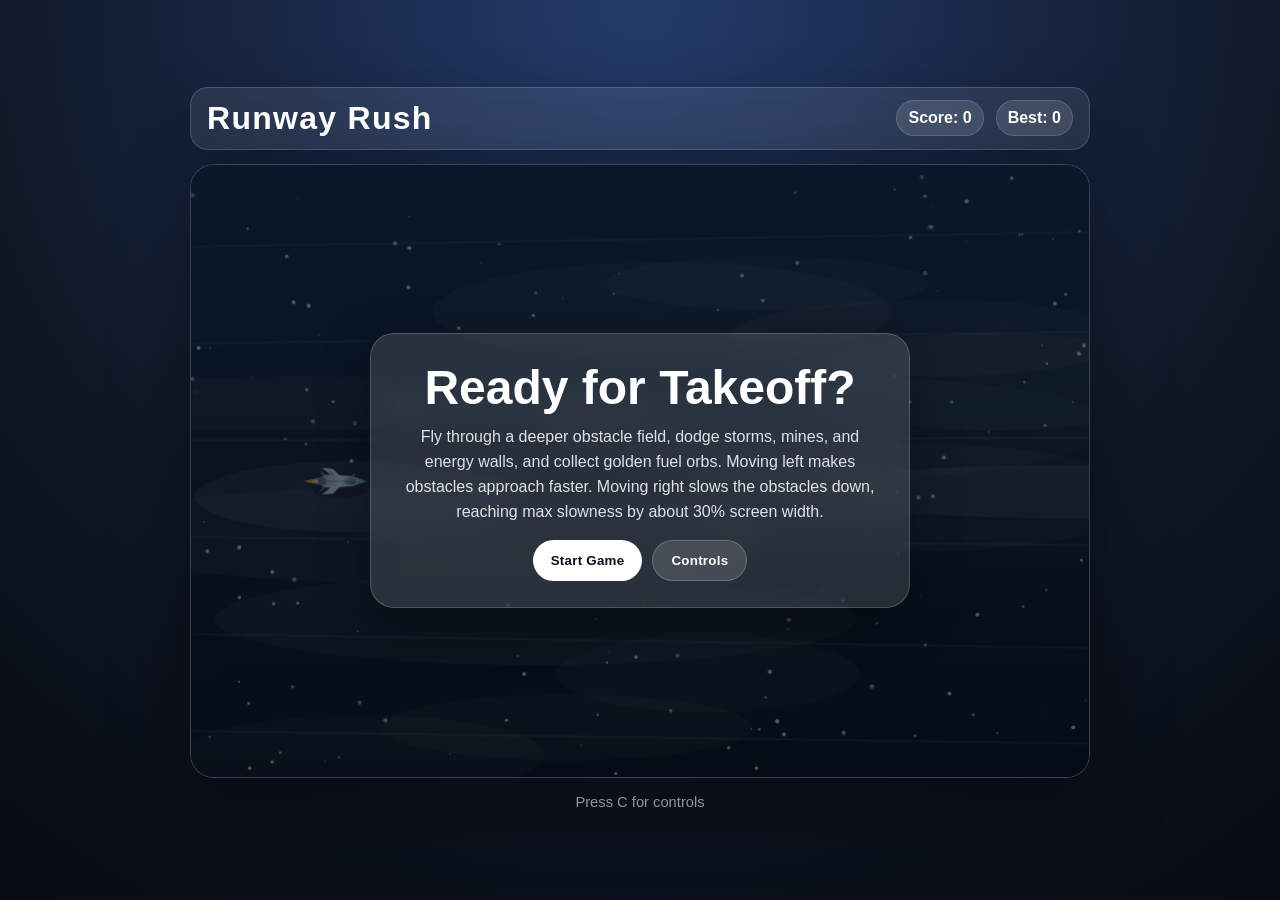
==== index.html @ 5bb52fc9 "Website version 3" ====
<!DOCTYPE html>
<html lang="en">
<head>
  <meta charset="UTF-8" />
  <meta name="viewport" content="width=device-width, initial-scale=1.0" />
  <title>Runway Rush</title>
  <style>
    * {
      box-sizing: border-box;
      margin: 0;
      padding: 0;
    }

    body {
      min-height: 100vh;
      display: flex;
      align-items: center;
      justify-content: center;
      background: radial-gradient(circle at top, #243b6b, #101827 60%, #070b12);
      font-family: Arial, Helvetica, sans-serif;
      color: white;
      overflow: hidden;
    }

    .game-shell {
      width: min(96vw, 900px);
      display: grid;
      gap: 14px;
    }

    body.game-active .game-shell {
      position: fixed;
      inset: 0;
      width: 100vw;
      height: 100vh;
      display: block;
    }

    .top-bar {
      display: flex;
      align-items: center;
      justify-content: space-between;
      gap: 12px;
      padding: 12px 16px;
      border: 1px solid rgba(255, 255, 255, 0.16);
      border-radius: 18px;
      background: rgba(255, 255, 255, 0.08);
      box-shadow: 0 18px 55px rgba(0, 0, 0, 0.28);
      backdrop-filter: blur(10px);
    }

    body.game-active .top-bar {
      position: fixed;
      top: 14px;
      right: 14px;
      z-index: 5;
      padding: 8px 10px;
      background: rgba(0, 0, 0, 0.22);
      border-radius: 999px;
    }

    body.game-active .top-bar h1 {
      display: none;
    }

    h1 {
      font-size: clamp(1.3rem, 3vw, 2rem);
      letter-spacing: 0.04em;
    }

    .stats {
      display: flex;
      gap: 12px;
      flex-wrap: wrap;
      justify-content: flex-end;
      font-weight: 700;
    }

    body.game-active .stats {
      gap: 7px;
    }

    .pill {
      padding: 8px 11px;
      border-radius: 999px;
      background: rgba(255, 255, 255, 0.12);
      border: 1px solid rgba(255, 255, 255, 0.14);
      white-space: nowrap;
    }

    body.game-active .pill {
      padding: 7px 10px;
      font-size: 0.86rem;
      background: rgba(255, 255, 255, 0.10);
    }

    .fuel-pill {
      display: none;
    }

    .canvas-wrap {
      position: relative;
      border-radius: 24px;
      overflow: hidden;
      border: 1px solid rgba(255, 255, 255, 0.18);
      box-shadow: 0 24px 80px rgba(0, 0, 0, 0.42);
      background: #101827;
    }

    body.game-active .canvas-wrap {
      position: fixed;
      inset: 0;
      width: 100vw;
      height: 100vh;
      border: none;
      border-radius: 0;
      box-shadow: none;
    }

    canvas {
      width: 100%;
      height: min(68vh, 620px);
      display: block;
      background: linear-gradient(#142846, #0a1220);
      outline: none;
    }

    body.game-active canvas {
      width: 100vw;
      height: 100vh;
    }

    .overlay {
      position: absolute;
      inset: 0;
      display: grid;
      place-items: center;
      padding: 24px;
      background: rgba(5, 10, 18, 0.62);
      text-align: center;
      z-index: 10;
    }

    .controls-overlay {
      background: rgba(5, 10, 18, 0.34);
      z-index: 12;
    }

    .panel {
      max-width: 540px;
      padding: 26px;
      border-radius: 24px;
      background: rgba(255, 255, 255, 0.12);
      border: 1px solid rgba(255, 255, 255, 0.18);
      box-shadow: 0 18px 50px rgba(0, 0, 0, 0.34);
      backdrop-filter: blur(14px);
    }

    .panel h2 {
      font-size: clamp(1.6rem, 5vw, 3rem);
      margin-bottom: 10px;
    }

    .panel p {
      line-height: 1.55;
      color: rgba(255, 255, 255, 0.86);
      margin-bottom: 16px;
    }

    .controls-list {
      display: grid;
      gap: 9px;
      margin: 18px 0;
      text-align: left;
    }

    .control-row {
      display: flex;
      justify-content: space-between;
      gap: 18px;
      padding: 10px 12px;
      border-radius: 14px;
      background: rgba(255, 255, 255, 0.10);
      border: 1px solid rgba(255, 255, 255, 0.10);
    }

    .key {
      color: #ffd85a;
      font-weight: 900;
      white-space: nowrap;
    }

    .button-row {
      display: flex;
      gap: 10px;
      justify-content: center;
      flex-wrap: wrap;
    }

    button {
      cursor: pointer;
      border: none;
      border-radius: 999px;
      padding: 12px 18px;
      color: #08111f;
      background: white;
      font-weight: 800;
      letter-spacing: 0.02em;
      transition: transform 120ms ease, opacity 120ms ease;
    }

    button:hover {
      transform: translateY(-1px);
    }

    button:active {
      transform: translateY(1px);
      opacity: 0.86;
    }

    .secondary {
      color: white;
      background: rgba(255, 255, 255, 0.14);
      border: 1px solid rgba(255, 255, 255, 0.20);
    }

    .hint {
      font-size: 0.92rem;
      color: rgba(255, 255, 255, 0.7);
      text-align: center;
      line-height: 1.45;
      user-select: none;
    }

    body.game-active .hint {
      position: fixed;
      left: 50%;
      bottom: 12px;
      transform: translateX(-50%);
      z-index: 6;
      padding: 7px 12px;
      border-radius: 999px;
      background: rgba(0, 0, 0, 0.28);
      border: 1px solid rgba(255, 255, 255, 0.12);
      color: rgba(255, 255, 255, 0.72);
      font-size: 0.8rem;
      white-space: nowrap;
      cursor: pointer;
    }

    .hidden {
      display: none;
    }

    @media (max-width: 640px) {
      .top-bar {
        align-items: flex-start;
        flex-direction: column;
      }

      body.game-active .top-bar {
        align-items: center;
        flex-direction: row;
      }

      .stats {
        justify-content: flex-start;
      }

      .control-row {
        display: grid;
        gap: 4px;
      }
    }
  </style>
</head>
<body>
  <main class="game-shell">
    <section class="top-bar">
      <h1>Runway Rush</h1>
      <div class="stats">
        <div class="pill">Score: <span id="score">0</span></div>
        <div class="pill">Best: <span id="best">0</span></div>
        <div class="pill fuel-pill">Fuel: <span id="fuel">100</span>%</div>
      </div>
    </section>

    <section class="canvas-wrap">
      <canvas id="gameCanvas" width="900" height="600" tabindex="0" aria-label="Runway Rush game canvas"></canvas>

      <div id="startOverlay" class="overlay">
        <div class="panel">
          <h2>Ready for Takeoff?</h2>
          <p>
            Fly through a deeper obstacle field, dodge storms, mines, and energy walls, and collect golden fuel orbs.
            Moving left makes obstacles approach faster. Moving right slows the obstacles down, reaching max slowness by about 30% screen width.
          </p>
          <div class="button-row">
            <button id="startBtn">Start Game</button>
            <button id="howBtn" class="secondary">Controls</button>
          </div>
        </div>
      </div>

      <div id="gameOverOverlay" class="overlay hidden">
        <div class="panel">
          <h2>Mission Ended</h2>
          <p id="finalText">Final score: 0</p>
          <div class="button-row">
            <button id="restartBtn">Restart</button>
          </div>
        </div>
      </div>

      <div id="controlsOverlay" class="overlay controls-overlay hidden">
        <div class="panel">
          <h2>Controls</h2>
          <p>Move left to make obstacles approach faster. Move right to slow the obstacles down by about 30% screen width.</p>
          <div class="controls-list">
            <div class="control-row"><span class="key">Arrow Keys / WASD</span><span>Fly the aircraft. A / Left moves twice as fast.</span></div>
            <div class="control-row"><span class="key">Move Left</span><span>Make obstacles move faster</span></div>
            <div class="control-row"><span class="key">Move Right</span><span>Reach slowest obstacle speed by about 30% screen width</span></div>
            <div class="control-row"><span class="key">Space</span><span>Start or restart</span></div>
            <div class="control-row"><span class="key">P</span><span>Pause or resume</span></div>
            <div class="control-row"><span class="key">C</span><span>Open or close this controls panel</span></div>
          </div>
          <div class="button-row">
            <button id="closeControlsBtn">Back to Game</button>
          </div>
        </div>
      </div>
    </section>

    <p id="controlHint" class="hint">Press C for controls</p>
  </main>

  <script>
    const canvas = document.getElementById('gameCanvas');
    const ctx = canvas.getContext('2d');

    const scoreEl = document.getElementById('score');
    const bestEl = document.getElementById('best');
    const fuelEl = document.getElementById('fuel');
    const startOverlay = document.getElementById('startOverlay');
    const gameOverOverlay = document.getElementById('gameOverOverlay');
    const controlsOverlay = document.getElementById('controlsOverlay');
    const finalText = document.getElementById('finalText');
    const startBtn = document.getElementById('startBtn');
    const restartBtn = document.getElementById('restartBtn');
    const howBtn = document.getElementById('howBtn');
    const closeControlsBtn = document.getElementById('closeControlsBtn');
    const controlHint = document.getElementById('controlHint');

    const keys = new Set();
    let animationId = null;
    let gameState = 'menu';
    let lastTime = 0;
    let spawnTimer = 0;
    let fuelTimer = 0;
    let score = 0;
    let best = Number(localStorage.getItem('runwayRushBest') || 0);
    let speedScale = 1;
    let worldSpeed = 1;
    let gameplaySpeed = 1;
    let throttleAmount = 0;
    let controlsPausedGame = false;
    let particles = [];
    let hazards = [];
    let fuelOrbs = [];
    let clouds = [];

    bestEl.textContent = best;

    const player = {
      x: 130,
      y: 300,
      w: 42,
      h: 20,
      speed: 430,
      fuel: 100,
      invincibleTimer: 0
    };

    let stars = [];

    function randomBetween(min, max) {
      return min + Math.random() * (max - min);
    }

    function clamp(value, min, max) {
      return Math.max(min, Math.min(max, value));
    }

    function getForwardLimit() {
      return canvas.width - 16;
    }

    function buildStars() {
      stars = Array.from({ length: 190 }, () => ({
        x: Math.random() * canvas.width,
        y: Math.random() * canvas.height,
        r: Math.random() * 1.8 + 0.4,
        s: Math.random() * 42 + 18
      }));

      clouds = Array.from({ length: 14 }, () => ({
        x: Math.random() * canvas.width,
        y: Math.random() * canvas.height,
        w: randomBetween(140, 360),
        h: randomBetween(22, 58),
        s: randomBetween(18, 54),
        a: randomBetween(0.035, 0.085)
      }));
    }

    function resizeCanvas() {
      if (document.body.classList.contains('game-active')) {
        canvas.width = window.innerWidth;
        canvas.height = window.innerHeight;
      } else {
        canvas.width = 900;
        canvas.height = 600;
      }
      buildStars();
      const forwardLimit = getForwardLimit();
      player.x = clamp(player.x, 16, forwardLimit - player.w);
      player.y = clamp(player.y, 24, canvas.height - player.h - 48);
    }

    function openControls() {
      if (!controlsOverlay.classList.contains('hidden')) return;
      controlsOverlay.classList.remove('hidden');
      controlsPausedGame = gameState === 'playing';
      if (controlsPausedGame) {
        gameState = 'paused';
      }
    }

    function closeControls() {
      if (controlsOverlay.classList.contains('hidden')) return;
      controlsOverlay.classList.add('hidden');
      if (controlsPausedGame && gameState === 'paused') {
        gameState = 'playing';
        lastTime = performance.now();
        cancelAnimationFrame(animationId);
        animationId = requestAnimationFrame(loop);
      }
      controlsPausedGame = false;
      canvas.focus();
    }

    function toggleControls() {
      if (controlsOverlay.classList.contains('hidden')) {
        openControls();
      } else {
        closeControls();
      }
    }

    function resetGame() {
      document.body.classList.add('game-active');
      resizeCanvas();
      player.x = Math.max(80, canvas.width * 0.14);
      player.y = canvas.height / 2;
      player.fuel = 100;
      player.invincibleTimer = 1.6;
      hazards = [];
      fuelOrbs = [];
      particles = [];
      spawnTimer = 0.15;
      fuelTimer = 1.1;
      score = 0;
      speedScale = 1;
      worldSpeed = 1;
      gameplaySpeed = 1;
      throttleAmount = 0;
      controlsPausedGame = false;
      controlsOverlay.classList.add('hidden');
      seedOpeningField();
      updateHud();
    }

    function startGame() {
      resetGame();
      gameState = 'playing';
      startOverlay.classList.add('hidden');
      gameOverOverlay.classList.add('hidden');
      lastTime = performance.now();
      canvas.focus();
      cancelAnimationFrame(animationId);
      animationId = requestAnimationFrame(loop);
    }

    function endGame() {
      gameState = 'gameover';
      best = Math.max(best, Math.floor(score));
      localStorage.setItem('runwayRushBest', best);
      bestEl.textContent = best;
      finalText.textContent = `Final score: ${Math.floor(score)}. Best score: ${best}.`;
      gameOverOverlay.classList.remove('hidden');
    }

    function togglePause() {
      if (!controlsOverlay.classList.contains('hidden')) return;

      if (gameState === 'playing') {
        gameState = 'paused';
      } else if (gameState === 'paused') {
        gameState = 'playing';
        lastTime = performance.now();
        animationId = requestAnimationFrame(loop);
      }
    }

    function updateHud() {
      scoreEl.textContent = Math.floor(score);
      fuelEl.textContent = Math.max(0, Math.ceil(player.fuel));
    }

    function makeStorm(x, y, r, speedMult = 1) {
      return {
        type: 'storm',
        x,
        y,
        r,
        speed: randomBetween(145, 250) * speedMult,
        drift: randomBetween(-70, 70),
        spin: Math.random() * Math.PI * 2
      };
    }

    function makeMine(x, y, r = 18, speedMult = 1) {
      return {
        type: 'mine',
        x,
        y,
        r,
        speed: randomBetween(160, 275) * speedMult,
        drift: randomBetween(-28, 28),
        spin: Math.random() * Math.PI * 2
      };
    }

    function makeBarrier(x, y, w, h, speedMult = 1) {
      return {
        type: 'barrier',
        x,
        y,
        w,
        h,
        speed: randomBetween(155, 245) * speedMult,
        pulse: Math.random() * Math.PI * 2
      };
    }

    function seedOpeningField() {
      for (let i = 0; i < 5; i++) {
        const x = canvas.width * randomBetween(0.68, 1.24) + i * 110;
        const y = randomBetween(70, canvas.height - 90);
        hazards.push(Math.random() > 0.45 ? makeStorm(x, y, randomBetween(28, 54), 0.86) : makeMine(x, y, randomBetween(14, 22), 0.86));
      }
    }

    function spawnObstaclePattern() {
      const pattern = Math.random();
      const baseX = canvas.width + randomBetween(40, 230);

      if (pattern < 0.28) {
        hazards.push(makeStorm(baseX, randomBetween(60, canvas.height - 70), randomBetween(32, 66)));
      } else if (pattern < 0.52) {
        const centerY = randomBetween(100, canvas.height - 100);
        const count = Math.floor(randomBetween(3, 6));
        for (let i = 0; i < count; i++) {
          hazards.push(makeStorm(
            baseX + i * randomBetween(58, 88),
            clamp(centerY + randomBetween(-105, 105), 50, canvas.height - 62),
            randomBetween(22, 42),
            0.95
          ));
        }
      } else if (pattern < 0.73) {
        const gap = randomBetween(145, 210);
        const gapY = randomBetween(gap / 2 + 45, canvas.height - gap / 2 - 55);
        const wallW = randomBetween(34, 52);
        hazards.push(makeBarrier(baseX, 0, wallW, Math.max(0, gapY - gap / 2), 0.94));
        hazards.push(makeBarrier(baseX, gapY + gap / 2, wallW, Math.max(0, canvas.height - gapY - gap / 2), 0.94));
      } else if (pattern < 0.90) {
        const startY = randomBetween(90, canvas.height - 170);
        const slope = Math.random() > 0.5 ? 1 : -1;
        for (let i = 0; i < 5; i++) {
          hazards.push(makeMine(
            baseX + i * 78,
            clamp(startY + slope * i * 48 + randomBetween(-18, 18), 44, canvas.height - 56),
            randomBetween(13, 19),
            1.05
          ));
        }
      } else {
        const topLane = randomBetween(80, canvas.height * 0.38);
        const bottomLane = randomBetween(canvas.height * 0.62, canvas.height - 80);
        hazards.push(makeStorm(baseX, topLane, randomBetween(30, 50), 1.05));
        hazards.push(makeMine(baseX + 120, canvas.height / 2 + randomBetween(-50, 50), randomBetween(15, 22), 1.12));
        hazards.push(makeStorm(baseX + 260, bottomLane, randomBetween(30, 50), 1.05));
      }
    }

    function spawnFuelOrb() {
      fuelOrbs.push({
        x: canvas.width + randomBetween(40, 210),
        y: randomBetween(54, canvas.height - 80),
        r: 16,
        speed: randomBetween(170, 250),
        pulse: Math.random() * Math.PI * 2
      });
    }

    function circleRectCollision(circle, rect) {
      const nearestX = Math.max(rect.x, Math.min(circle.x, rect.x + rect.w));
      const nearestY = Math.max(rect.y, Math.min(circle.y, rect.y + rect.h));
      const dx = circle.x - nearestX;
      const dy = circle.y - nearestY;
      return dx * dx + dy * dy < circle.r * circle.r;
    }

    function rectRectCollision(a, b) {
      return a.x < b.x + b.w &&
        a.x + a.w > b.x &&
        a.y < b.y + b.h &&
        a.y + a.h > b.y;
    }

    function hazardHitsPlayer(hazard) {
      if (hazard.type === 'barrier') {
        return rectRectCollision(player, hazard);
      }
      return circleRectCollision(hazard, player);
    }

    function addBurst(x, y, count, type) {
      for (let i = 0; i < count; i++) {
        particles.push({
          x,
          y,
          vx: randomBetween(-130, 130),
          vy: randomBetween(-130, 130),
          life: randomBetween(0.25, 0.80),
          maxLife: 0.8,
          type
        });
      }
    }

    function update(dt) {
      const forwardLimit = getForwardLimit();

      speedScale += dt * 0.028;
      const playerCenterX = player.x + player.w / 2;
      const slowestX = canvas.width * 0.30;
      throttleAmount = 1 - clamp((playerCenterX - 16) / Math.max(1, slowestX - 16), 0, 1);
      worldSpeed = speedScale * (0.85 + throttleAmount * 1.55);
      gameplaySpeed = speedScale * (0.70 + throttleAmount * 2.85);

      score += dt * 18 * gameplaySpeed;
      player.fuel -= dt * 2.1;
      player.invincibleTimer = Math.max(0, player.invincibleTimer - dt);

      const moveX = (keys.has('arrowright') || keys.has('d') ? 1 : 0) - (keys.has('arrowleft') || keys.has('a') ? 1 : 0);
      const moveY = (keys.has('arrowdown') || keys.has('s') ? 1 : 0) - (keys.has('arrowup') || keys.has('w') ? 1 : 0);
      const mag = Math.hypot(moveX, moveY) || 1;

      const horizontalSpeed = moveX < 0 ? player.speed * 2 : player.speed;
      player.x += (moveX / mag) * horizontalSpeed * dt;
      player.y += (moveY / mag) * player.speed * dt;
      player.x = clamp(player.x, 16, forwardLimit - player.w);
      player.y = clamp(player.y, 24, canvas.height - player.h - 48);

      spawnTimer -= dt;
      if (spawnTimer <= 0) {
        spawnObstaclePattern();
        spawnTimer = Math.max(0.55, 1.35 - gameplaySpeed * 0.085);
      }

      fuelTimer -= dt;
      if (fuelTimer <= 0) {
        spawnFuelOrb();
        fuelTimer = Math.max(1.7, 3.9 - speedScale * 0.07);
      }

      stars.forEach(star => {
        star.x -= star.s * worldSpeed * dt;
        if (star.x < -5) {
          star.x = canvas.width + 5;
          star.y = Math.random() * canvas.height;
        }
      });

      clouds.forEach(cloud => {
        cloud.x -= cloud.s * worldSpeed * dt;
        if (cloud.x < -cloud.w - 30) {
          cloud.x = canvas.width + randomBetween(40, 260);
          cloud.y = Math.random() * canvas.height;
        }
      });

      hazards.forEach(hazard => {
        hazard.x -= hazard.speed * gameplaySpeed * dt;
        if (hazard.type === 'barrier') {
          hazard.pulse += dt * 5;
        } else {
          hazard.y += Math.sin(performance.now() / 500 + hazard.spin) * hazard.drift * dt;
          hazard.spin += dt * 2.4;
        }
      });

      fuelOrbs.forEach(orb => {
        orb.x -= orb.speed * gameplaySpeed * dt;
        orb.pulse += dt * 6;
      });

      particles.forEach(particle => {
        particle.x += particle.vx * dt;
        particle.y += particle.vy * dt;
        particle.life -= dt;
      });

      hazards = hazards.filter(hazard => {
        if (hazard.type === 'barrier') return hazard.x > -hazard.w - 20;
        return hazard.x > -hazard.r * 2;
      });
      particles = particles.filter(particle => particle.life > 0);

      fuelOrbs = fuelOrbs.filter(orb => {
        if (circleRectCollision(orb, player)) {
          player.fuel = Math.min(100, player.fuel + 22);
          score += 80;
          addBurst(orb.x, orb.y, 18, 'fuel');
          return false;
        }
        return orb.x > -40;
      });

      for (const hazard of hazards) {
        if (hazardHitsPlayer(hazard)) {
          if (player.invincibleTimer <= 0) {
            addBurst(player.x + player.w / 2, player.y + player.h / 2, 38, 'hit');
            endGame();
          }
          break;
        }
      }

      if (player.fuel <= 0 && gameState === 'playing') {
        endGame();
      }

      updateHud();
    }

    function drawBackground() {
      const gradient = ctx.createLinearGradient(0, 0, 0, canvas.height);
      gradient.addColorStop(0, '#163155');
      gradient.addColorStop(1, '#08111f');
      ctx.fillStyle = gradient;
      ctx.fillRect(0, 0, canvas.width, canvas.height);

      clouds.forEach(cloud => {
        ctx.fillStyle = `rgba(255,255,255,${cloud.a})`;
        ctx.beginPath();
        ctx.ellipse(cloud.x, cloud.y, cloud.w, cloud.h, 0, 0, Math.PI * 2);
        ctx.fill();
      });

      ctx.fillStyle = 'rgba(255,255,255,0.85)';
      stars.forEach(star => {
        ctx.globalAlpha = 0.35 + star.r / 3;
        ctx.beginPath();
        ctx.arc(star.x, star.y, star.r, 0, Math.PI * 2);
        ctx.fill();
      });
      ctx.globalAlpha = 1;

      ctx.strokeStyle = 'rgba(255,255,255,0.08)';
      ctx.lineWidth = 2;
      for (let y = 80; y < canvas.height; y += 95) {
        ctx.beginPath();
        ctx.moveTo(0, y);
        ctx.lineTo(canvas.width, y + Math.sin(y) * 14);
        ctx.stroke();
      }
    }

    function drawJet() {
      const x = player.x;
      const y = player.y;
      const blink = player.invincibleTimer > 0 && Math.floor(player.invincibleTimer * 12) % 2 === 0;

      if (blink) ctx.globalAlpha = 0.45;

      const cx = x + player.w / 2;
      const cy = y + player.h / 2;
      const flameLen = 12 + Math.random() * (8 + throttleAmount * 12);
      const flameColor = throttleAmount > 0.72 ? '#ffe08a' : '#ff9b42';

      ctx.save();
      ctx.translate(cx, cy);
      ctx.scale(0.82, 0.82);

      ctx.fillStyle = 'rgba(0, 0, 0, 0.24)';
      ctx.beginPath();
      ctx.ellipse(-3, 12, 31, 7, 0, 0, Math.PI * 2);
      ctx.fill();

      ctx.fillStyle = flameColor;
      ctx.beginPath();
      ctx.moveTo(-29, -4);
      ctx.lineTo(-29 - flameLen, 0);
      ctx.lineTo(-29, 4);
      ctx.closePath();
      ctx.fill();

      ctx.fillStyle = 'rgba(255, 255, 255, 0.75)';
      ctx.beginPath();
      ctx.moveTo(-29, -2);
      ctx.lineTo(-29 - flameLen * 0.45, 0);
      ctx.lineTo(-29, 2);
      ctx.closePath();
      ctx.fill();

      ctx.fillStyle = '#d7e6fb';
      ctx.beginPath();
      ctx.moveTo(3, -2);
      ctx.lineTo(-11, -15);
      ctx.lineTo(-24, -16);
      ctx.lineTo(-9, -4);
      ctx.closePath();
      ctx.fill();

      ctx.beginPath();
      ctx.moveTo(3, 2);
      ctx.lineTo(-11, 15);
      ctx.lineTo(-24, 16);
      ctx.lineTo(-9, 4);
      ctx.closePath();
      ctx.fill();

      ctx.fillStyle = '#9eb9db';
      ctx.beginPath();
      ctx.moveTo(-16, -4);
      ctx.lineTo(-28, -13);
      ctx.lineTo(-19, -3);
      ctx.closePath();
      ctx.fill();

      ctx.beginPath();
      ctx.moveTo(-16, 4);
      ctx.lineTo(-28, 13);
      ctx.lineTo(-19, 3);
      ctx.closePath();
      ctx.fill();

      ctx.fillStyle = '#89a8cf';
      ctx.beginPath();
      ctx.moveTo(-10, -2);
      ctx.lineTo(-17, -15);
      ctx.lineTo(-5, -4);
      ctx.closePath();
      ctx.fill();

      const fuselageGrad = ctx.createLinearGradient(-29, 0, 31, 0);
      fuselageGrad.addColorStop(0, '#90a9c9');
      fuselageGrad.addColorStop(0.45, '#edf5ff');
      fuselageGrad.addColorStop(1, '#6d9bd0');
      ctx.fillStyle = fuselageGrad;
      ctx.beginPath();
      ctx.moveTo(32, 0);
      ctx.lineTo(13, -6);
      ctx.lineTo(-18, -8);
      ctx.lineTo(-29, -3);
      ctx.lineTo(-29, 3);
      ctx.lineTo(-18, 8);
      ctx.lineTo(13, 6);
      ctx.closePath();
      ctx.fill();

      const canopyGrad = ctx.createLinearGradient(1, -5, 16, 4);
      canopyGrad.addColorStop(0, '#bdf0ff');
      canopyGrad.addColorStop(1, '#2e6fa8');
      ctx.fillStyle = canopyGrad;
      ctx.beginPath();
      ctx.ellipse(10, 0, 7.4, 4.4, 0, 0, Math.PI * 2);
      ctx.fill();

      ctx.strokeStyle = 'rgba(255, 255, 255, 0.62)';
      ctx.lineWidth = 1.2;
      ctx.beginPath();
      ctx.moveTo(5, -1.4);
      ctx.lineTo(26, -0.2);
      ctx.stroke();

      ctx.strokeStyle = 'rgba(30, 62, 100, 0.46)';
      ctx.lineWidth = 1;
      ctx.beginPath();
      ctx.moveTo(-20, 0);
      ctx.lineTo(19, 0);
      ctx.stroke();

      ctx.fillStyle = '#5e7fa7';
      ctx.beginPath();
      ctx.roundRect(-28, -4, 9, 8, 3);
      ctx.fill();

      ctx.strokeStyle = 'rgba(255, 255, 255, 0.45)';
      ctx.lineWidth = 1;
      ctx.beginPath();
      ctx.moveTo(-10, -11);
      ctx.lineTo(-3, -4);
      ctx.moveTo(-10, 11);
      ctx.lineTo(-3, 4);
      ctx.stroke();

      ctx.restore();
      ctx.globalAlpha = 1;
    }

    function drawFuelLabel() {
      if (gameState !== 'playing' && gameState !== 'paused') return;
      const label = `${Math.max(0, Math.ceil(player.fuel))}%`;
      const x = player.x + player.w / 2;
      const y = player.y + player.h + 14;

      ctx.save();
      ctx.font = 'bold 13px Arial';
      ctx.textAlign = 'center';
      ctx.textBaseline = 'middle';
      const width = ctx.measureText(label).width + 14;

      ctx.fillStyle = 'rgba(0, 0, 0, 0.44)';
      ctx.beginPath();
      ctx.roundRect(x - width / 2, y - 10, width, 20, 10);
      ctx.fill();

      ctx.fillStyle = '#ffd85a';
      ctx.fillText(label, x, y + 1);
      ctx.restore();
    }

    function drawStorm(hazard) {
      const gradient = ctx.createRadialGradient(hazard.x - 10, hazard.y - 10, 4, hazard.x, hazard.y, hazard.r);
      gradient.addColorStop(0, '#ffb0b0');
      gradient.addColorStop(0.52, '#d92742');
      gradient.addColorStop(1, '#7d1028');
      ctx.fillStyle = gradient;
      ctx.beginPath();
      ctx.arc(hazard.x, hazard.y, hazard.r, 0, Math.PI * 2);
      ctx.fill();

      ctx.strokeStyle = 'rgba(255,255,255,0.35)';
      ctx.lineWidth = 3;
      ctx.beginPath();
      ctx.arc(hazard.x, hazard.y, hazard.r * 0.62, hazard.spin, hazard.spin + Math.PI * 1.4);
      ctx.stroke();
    }

    function drawMine(hazard) {
      ctx.save();
      ctx.translate(hazard.x, hazard.y);
      ctx.rotate(hazard.spin);
      ctx.fillStyle = '#ff4d6d';
      ctx.strokeStyle = 'rgba(255,255,255,0.42)';
      ctx.lineWidth = 2;
      ctx.beginPath();
      ctx.moveTo(0, -hazard.r * 1.35);
      ctx.lineTo(hazard.r * 1.35, 0);
      ctx.lineTo(0, hazard.r * 1.35);
      ctx.lineTo(-hazard.r * 1.35, 0);
      ctx.closePath();
      ctx.fill();
      ctx.stroke();

      ctx.fillStyle = 'rgba(255,255,255,0.50)';
      ctx.beginPath();
      ctx.arc(0, 0, hazard.r * 0.28, 0, Math.PI * 2);
      ctx.fill();
      ctx.restore();
    }

    function drawBarrier(hazard) {
      const glow = 0.38 + Math.sin(hazard.pulse) * 0.12;
      const gradient = ctx.createLinearGradient(hazard.x, hazard.y, hazard.x + hazard.w, hazard.y);
      gradient.addColorStop(0, `rgba(255, 70, 100, ${glow})`);
      gradient.addColorStop(0.5, 'rgba(255, 216, 90, 0.80)');
      gradient.addColorStop(1, `rgba(255, 70, 100, ${glow})`);
      ctx.fillStyle = gradient;
      ctx.fillRect(hazard.x, hazard.y, hazard.w, hazard.h);

      ctx.strokeStyle = 'rgba(255, 255, 255, 0.28)';
      ctx.lineWidth = 2;
      ctx.strokeRect(hazard.x, hazard.y, hazard.w, hazard.h);

      ctx.strokeStyle = 'rgba(255, 255, 255, 0.50)';
      ctx.beginPath();
      for (let yy = hazard.y + 18; yy < hazard.y + hazard.h; yy += 36) {
        ctx.moveTo(hazard.x + hazard.w * 0.25, yy);
        ctx.lineTo(hazard.x + hazard.w * 0.75, yy + 14);
      }
      ctx.stroke();
    }

    function drawHazard(hazard) {
      if (hazard.type === 'barrier') drawBarrier(hazard);
      else if (hazard.type === 'mine') drawMine(hazard);
      else drawStorm(hazard);
    }

    function drawFuelOrb(orb) {
      const glow = 1 + Math.sin(orb.pulse) * 0.12;
      ctx.save();
      ctx.translate(orb.x, orb.y);
      ctx.fillStyle = 'rgba(255, 218, 90, 0.22)';
      ctx.beginPath();
      ctx.arc(0, 0, orb.r * 2.1 * glow, 0, Math.PI * 2);
      ctx.fill();

      ctx.fillStyle = '#ffd85a';
      ctx.beginPath();
      ctx.arc(0, 0, orb.r * glow, 0, Math.PI * 2);
      ctx.fill();

      ctx.fillStyle = '#6b4600';
      ctx.font = 'bold 15px Arial';
      ctx.textAlign = 'center';
      ctx.textBaseline = 'middle';
      ctx.fillText('F', 0, 1);
      ctx.restore();
    }

    function drawParticles() {
      particles.forEach(particle => {
        const alpha = Math.max(0, particle.life / particle.maxLife);
        ctx.globalAlpha = alpha;
        ctx.fillStyle = particle.type === 'fuel' ? '#ffd85a' : '#ff6b6b';
        ctx.beginPath();
        ctx.arc(particle.x, particle.y, 3 + alpha * 3, 0, Math.PI * 2);
        ctx.fill();
      });
      ctx.globalAlpha = 1;
    }

    function drawSpeedMeter() {
      if (gameState !== 'playing' && gameState !== 'paused') return;
      const meterW = 138;
      const meterH = 10;
      const x = player.x + player.w / 2 - meterW / 2;
      const y = player.y + player.h + 28;

      ctx.save();
      ctx.fillStyle = 'rgba(0, 0, 0, 0.46)';
      ctx.beginPath();
      ctx.roundRect(x - 8, y - 5, meterW + 16, 20, 10);
      ctx.fill();

      ctx.fillStyle = 'rgba(255, 255, 255, 0.18)';
      ctx.beginPath();
      ctx.roundRect(x, y, meterW, meterH, 999);
      ctx.fill();

      ctx.fillStyle = throttleAmount > 0.72 ? 'rgba(255, 216, 90, 0.95)' : 'rgba(169, 215, 255, 0.88)';
      ctx.beginPath();
      ctx.roundRect(x, y, meterW * throttleAmount, meterH, 999);
      ctx.fill();
      ctx.restore();
    }

    function drawPaused() {
      if (gameState !== 'paused' || !controlsOverlay.classList.contains('hidden')) return;
      ctx.fillStyle = 'rgba(0,0,0,0.42)';
      ctx.fillRect(0, 0, canvas.width, canvas.height);
      ctx.fillStyle = 'white';
      ctx.font = 'bold 54px Arial';
      ctx.textAlign = 'center';
      ctx.fillText('Paused', canvas.width / 2, canvas.height / 2);
      ctx.font = '22px Arial';
      ctx.fillText('Press P to resume', canvas.width / 2, canvas.height / 2 + 42);
    }

    function draw() {
      drawBackground();
      fuelOrbs.forEach(drawFuelOrb);
      hazards.forEach(drawHazard);
      drawParticles();
      drawJet();
      drawFuelLabel();
      drawSpeedMeter();
      drawPaused();
    }

    function loop(now) {
      const dt = Math.min(0.033, (now - lastTime) / 1000);
      lastTime = now;

      if (gameState === 'playing') update(dt);
      draw();

      if (gameState === 'playing' || gameState === 'paused') {
        animationId = requestAnimationFrame(loop);
      }
    }

    document.addEventListener('keydown', event => {
      const key = event.key.toLowerCase();

      if (['arrowup', 'arrowdown', 'arrowleft', 'arrowright', ' ', 'w', 'a', 's', 'd'].includes(key)) {
        event.preventDefault();
      }

      if (key === ' ') {
        if (gameState === 'menu' || gameState === 'gameover') startGame();
      } else if (key === 'p') {
        togglePause();
      } else if (key === 'c') {
        toggleControls();
      } else if (key === 'escape') {
        closeControls();
      } else {
        keys.add(key);
      }
    });

    document.addEventListener('keyup', event => {
      keys.delete(event.key.toLowerCase());
    });

    canvas.addEventListener('pointermove', event => {
      if (gameState !== 'playing') return;
      if (event.buttons !== 1 && event.pointerType !== 'touch') return;
      const rect = canvas.getBoundingClientRect();
      const scaleX = canvas.width / rect.width;
      const scaleY = canvas.height / rect.height;
      const forwardLimit = getForwardLimit();
      player.x = clamp((event.clientX - rect.left) * scaleX - player.w / 2, 16, forwardLimit - player.w);
      player.y = clamp((event.clientY - rect.top) * scaleY - player.h / 2, 24, canvas.height - player.h - 48);
    });

    canvas.addEventListener('pointerdown', event => {
      if (gameState === 'menu' || gameState === 'gameover') startGame();
      canvas.setPointerCapture(event.pointerId);
      canvas.focus();
    });

    window.addEventListener('resize', () => {
      resizeCanvas();
      draw();
    });

    startBtn.addEventListener('click', startGame);
    restartBtn.addEventListener('click', startGame);
    howBtn.addEventListener('click', openControls);
    closeControlsBtn.addEventListener('click', closeControls);
    controlHint.addEventListener('click', toggleControls);

    resizeCanvas();
    draw();
  </script>
</body>
</html>
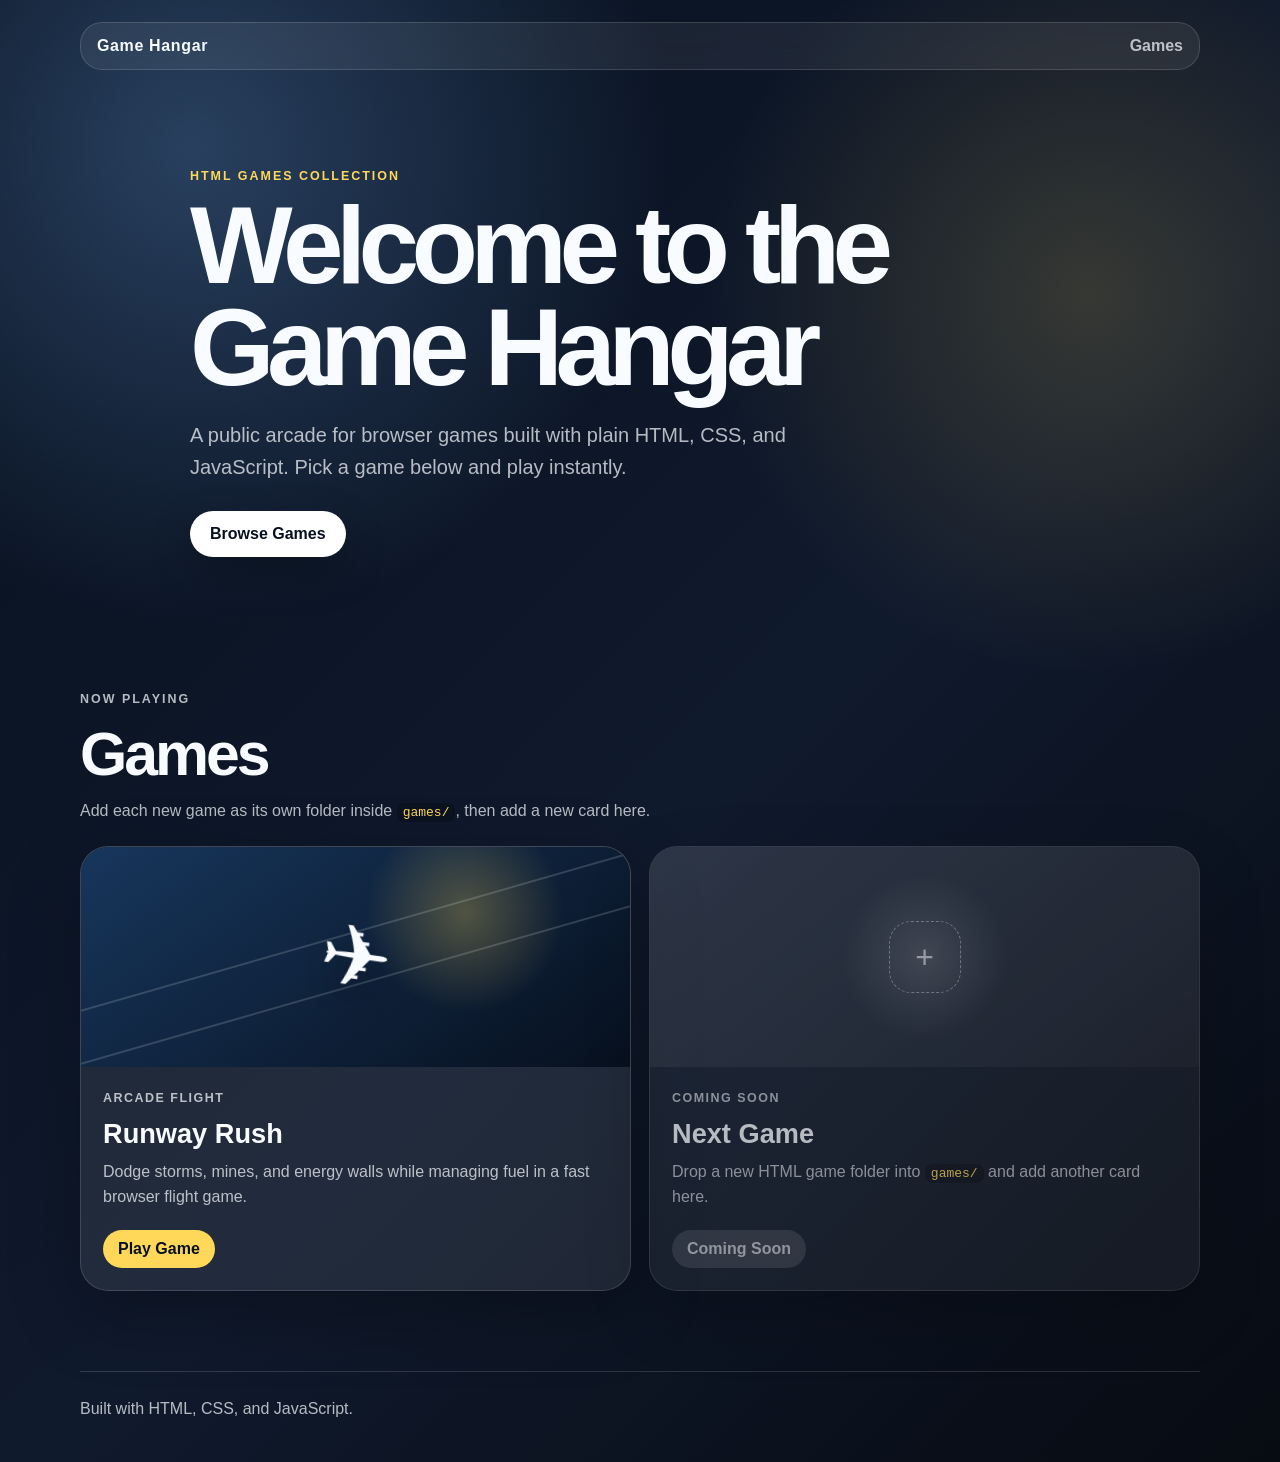
==== commit 9c6dcc1d: "New website files with correct format" ====
--- a/index.html
+++ b/index.html
@@ -3,1163 +3,70 @@
 <head>
   <meta charset="UTF-8" />
   <meta name="viewport" content="width=device-width, initial-scale=1.0" />
-  <title>Runway Rush</title>
-  <style>
-    * {
-      box-sizing: border-box;
-      margin: 0;
-      padding: 0;
-    }
-
-    body {
-      min-height: 100vh;
-      display: flex;
-      align-items: center;
-      justify-content: center;
-      background: radial-gradient(circle at top, #243b6b, #101827 60%, #070b12);
-      font-family: Arial, Helvetica, sans-serif;
-      color: white;
-      overflow: hidden;
-    }
-
-    .game-shell {
-      width: min(96vw, 900px);
-      display: grid;
-      gap: 14px;
-    }
-
-    body.game-active .game-shell {
-      position: fixed;
-      inset: 0;
-      width: 100vw;
-      height: 100vh;
-      display: block;
-    }
-
-    .top-bar {
-      display: flex;
-      align-items: center;
-      justify-content: space-between;
-      gap: 12px;
-      padding: 12px 16px;
-      border: 1px solid rgba(255, 255, 255, 0.16);
-      border-radius: 18px;
-      background: rgba(255, 255, 255, 0.08);
-      box-shadow: 0 18px 55px rgba(0, 0, 0, 0.28);
-      backdrop-filter: blur(10px);
-    }
-
-    body.game-active .top-bar {
-      position: fixed;
-      top: 14px;
-      right: 14px;
-      z-index: 5;
-      padding: 8px 10px;
-      background: rgba(0, 0, 0, 0.22);
-      border-radius: 999px;
-    }
-
-    body.game-active .top-bar h1 {
-      display: none;
-    }
-
-    h1 {
-      font-size: clamp(1.3rem, 3vw, 2rem);
-      letter-spacing: 0.04em;
-    }
-
-    .stats {
-      display: flex;
-      gap: 12px;
-      flex-wrap: wrap;
-      justify-content: flex-end;
-      font-weight: 700;
-    }
-
-    body.game-active .stats {
-      gap: 7px;
-    }
-
-    .pill {
-      padding: 8px 11px;
-      border-radius: 999px;
-      background: rgba(255, 255, 255, 0.12);
-      border: 1px solid rgba(255, 255, 255, 0.14);
-      white-space: nowrap;
-    }
-
-    body.game-active .pill {
-      padding: 7px 10px;
-      font-size: 0.86rem;
-      background: rgba(255, 255, 255, 0.10);
-    }
-
-    .fuel-pill {
-      display: none;
-    }
-
-    .canvas-wrap {
-      position: relative;
-      border-radius: 24px;
-      overflow: hidden;
-      border: 1px solid rgba(255, 255, 255, 0.18);
-      box-shadow: 0 24px 80px rgba(0, 0, 0, 0.42);
-      background: #101827;
-    }
-
-    body.game-active .canvas-wrap {
-      position: fixed;
-      inset: 0;
-      width: 100vw;
-      height: 100vh;
-      border: none;
-      border-radius: 0;
-      box-shadow: none;
-    }
-
-    canvas {
-      width: 100%;
-      height: min(68vh, 620px);
-      display: block;
-      background: linear-gradient(#142846, #0a1220);
-      outline: none;
-    }
-
-    body.game-active canvas {
-      width: 100vw;
-      height: 100vh;
-    }
-
-    .overlay {
-      position: absolute;
-      inset: 0;
-      display: grid;
-      place-items: center;
-      padding: 24px;
-      background: rgba(5, 10, 18, 0.62);
-      text-align: center;
-      z-index: 10;
-    }
-
-    .controls-overlay {
-      background: rgba(5, 10, 18, 0.34);
-      z-index: 12;
-    }
-
-    .panel {
-      max-width: 540px;
-      padding: 26px;
-      border-radius: 24px;
-      background: rgba(255, 255, 255, 0.12);
-      border: 1px solid rgba(255, 255, 255, 0.18);
-      box-shadow: 0 18px 50px rgba(0, 0, 0, 0.34);
-      backdrop-filter: blur(14px);
-    }
-
-    .panel h2 {
-      font-size: clamp(1.6rem, 5vw, 3rem);
-      margin-bottom: 10px;
-    }
-
-    .panel p {
-      line-height: 1.55;
-      color: rgba(255, 255, 255, 0.86);
-      margin-bottom: 16px;
-    }
-
-    .controls-list {
-      display: grid;
-      gap: 9px;
-      margin: 18px 0;
-      text-align: left;
-    }
-
-    .control-row {
-      display: flex;
-      justify-content: space-between;
-      gap: 18px;
-      padding: 10px 12px;
-      border-radius: 14px;
-      background: rgba(255, 255, 255, 0.10);
-      border: 1px solid rgba(255, 255, 255, 0.10);
-    }
-
-    .key {
-      color: #ffd85a;
-      font-weight: 900;
-      white-space: nowrap;
-    }
-
-    .button-row {
-      display: flex;
-      gap: 10px;
-      justify-content: center;
-      flex-wrap: wrap;
-    }
-
-    button {
-      cursor: pointer;
-      border: none;
-      border-radius: 999px;
-      padding: 12px 18px;
-      color: #08111f;
-      background: white;
-      font-weight: 800;
-      letter-spacing: 0.02em;
-      transition: transform 120ms ease, opacity 120ms ease;
-    }
-
-    button:hover {
-      transform: translateY(-1px);
-    }
-
-    button:active {
-      transform: translateY(1px);
-      opacity: 0.86;
-    }
-
-    .secondary {
-      color: white;
-      background: rgba(255, 255, 255, 0.14);
-      border: 1px solid rgba(255, 255, 255, 0.20);
-    }
-
-    .hint {
-      font-size: 0.92rem;
-      color: rgba(255, 255, 255, 0.7);
-      text-align: center;
-      line-height: 1.45;
-      user-select: none;
-    }
-
-    body.game-active .hint {
-      position: fixed;
-      left: 50%;
-      bottom: 12px;
-      transform: translateX(-50%);
-      z-index: 6;
-      padding: 7px 12px;
-      border-radius: 999px;
-      background: rgba(0, 0, 0, 0.28);
-      border: 1px solid rgba(255, 255, 255, 0.12);
-      color: rgba(255, 255, 255, 0.72);
-      font-size: 0.8rem;
-      white-space: nowrap;
-      cursor: pointer;
-    }
-
-    .hidden {
-      display: none;
-    }
-
-    @media (max-width: 640px) {
-      .top-bar {
-        align-items: flex-start;
-        flex-direction: column;
-      }
-
-      body.game-active .top-bar {
-        align-items: center;
-        flex-direction: row;
-      }
-
-      .stats {
-        justify-content: flex-start;
-      }
-
-      .control-row {
-        display: grid;
-        gap: 4px;
-      }
-    }
-  </style>
+  <title>Game Hangar</title>
+  <meta name="description" content="A collection of browser games built with HTML, CSS, and JavaScript." />
+  <link rel="stylesheet" href="style.css" />
 </head>
 <body>
-  <main class="game-shell">
-    <section class="top-bar">
-      <h1>Runway Rush</h1>
-      <div class="stats">
-        <div class="pill">Score: <span id="score">0</span></div>
-        <div class="pill">Best: <span id="best">0</span></div>
-        <div class="pill fuel-pill">Fuel: <span id="fuel">100</span>%</div>
+  <header class="hero">
+    <nav class="nav">
+      <a class="logo" href="./">Game Hangar</a>
+      <a class="nav-link" href="#games">Games</a>
+    </nav>
+
+    <section class="hero-content">
+      <p class="eyebrow">HTML Games Collection</p>
+      <h1>Welcome to the Game Hangar</h1>
+      <p class="hero-text">
+        A public arcade for browser games built with plain HTML, CSS, and JavaScript.
+        Pick a game below and play instantly.
+      </p>
+      <a class="primary-button" href="#games">Browse Games</a>
+    </section>
+  </header>
+
+  <main>
+    <section id="games" class="section">
+      <div class="section-heading">
+        <p class="eyebrow">Now Playing</p>
+        <h2>Games</h2>
+        <p>Add each new game as its own folder inside <code>games/</code>, then add a new card here.</p>
+      </div>
+
+      <div class="game-grid">
+        <a class="game-card" href="games/runway-rush/">
+          <div class="card-art runway-art">
+            <span class="jet">✈</span>
+          </div>
+          <div class="card-content">
+            <p class="tag">Arcade Flight</p>
+            <h3>Runway Rush</h3>
+            <p>
+              Dodge storms, mines, and energy walls while managing fuel in a fast browser flight game.
+            </p>
+            <span class="play-button">Play Game</span>
+          </div>
+        </a>
+
+        <article class="game-card coming-soon">
+          <div class="card-art placeholder-art">
+            <span>+</span>
+          </div>
+          <div class="card-content">
+            <p class="tag">Coming Soon</p>
+            <h3>Next Game</h3>
+            <p>
+              Drop a new HTML game folder into <code>games/</code> and add another card here.
+            </p>
+            <span class="play-button muted">Coming Soon</span>
+          </div>
+        </article>
       </div>
     </section>
-
-    <section class="canvas-wrap">
-      <canvas id="gameCanvas" width="900" height="600" tabindex="0" aria-label="Runway Rush game canvas"></canvas>
-
-      <div id="startOverlay" class="overlay">
-        <div class="panel">
-          <h2>Ready for Takeoff?</h2>
-          <p>
-            Fly through a deeper obstacle field, dodge storms, mines, and energy walls, and collect golden fuel orbs.
-            Moving left makes obstacles approach faster. Moving right slows the obstacles down, reaching max slowness by about 30% screen width.
-          </p>
-          <div class="button-row">
-            <button id="startBtn">Start Game</button>
-            <button id="howBtn" class="secondary">Controls</button>
-          </div>
-        </div>
-      </div>
-
-      <div id="gameOverOverlay" class="overlay hidden">
-        <div class="panel">
-          <h2>Mission Ended</h2>
-          <p id="finalText">Final score: 0</p>
-          <div class="button-row">
-            <button id="restartBtn">Restart</button>
-          </div>
-        </div>
-      </div>
-
-      <div id="controlsOverlay" class="overlay controls-overlay hidden">
-        <div class="panel">
-          <h2>Controls</h2>
-          <p>Move left to make obstacles approach faster. Move right to slow the obstacles down by about 30% screen width.</p>
-          <div class="controls-list">
-            <div class="control-row"><span class="key">Arrow Keys / WASD</span><span>Fly the aircraft. A / Left moves twice as fast.</span></div>
-            <div class="control-row"><span class="key">Move Left</span><span>Make obstacles move faster</span></div>
-            <div class="control-row"><span class="key">Move Right</span><span>Reach slowest obstacle speed by about 30% screen width</span></div>
-            <div class="control-row"><span class="key">Space</span><span>Start or restart</span></div>
-            <div class="control-row"><span class="key">P</span><span>Pause or resume</span></div>
-            <div class="control-row"><span class="key">C</span><span>Open or close this controls panel</span></div>
-          </div>
-          <div class="button-row">
-            <button id="closeControlsBtn">Back to Game</button>
-          </div>
-        </div>
-      </div>
-    </section>
-
-    <p id="controlHint" class="hint">Press C for controls</p>
   </main>
 
-  <script>
-    const canvas = document.getElementById('gameCanvas');
-    const ctx = canvas.getContext('2d');
-
-    const scoreEl = document.getElementById('score');
-    const bestEl = document.getElementById('best');
-    const fuelEl = document.getElementById('fuel');
-    const startOverlay = document.getElementById('startOverlay');
-    const gameOverOverlay = document.getElementById('gameOverOverlay');
-    const controlsOverlay = document.getElementById('controlsOverlay');
-    const finalText = document.getElementById('finalText');
-    const startBtn = document.getElementById('startBtn');
-    const restartBtn = document.getElementById('restartBtn');
-    const howBtn = document.getElementById('howBtn');
-    const closeControlsBtn = document.getElementById('closeControlsBtn');
-    const controlHint = document.getElementById('controlHint');
-
-    const keys = new Set();
-    let animationId = null;
-    let gameState = 'menu';
-    let lastTime = 0;
-    let spawnTimer = 0;
-    let fuelTimer = 0;
-    let score = 0;
-    let best = Number(localStorage.getItem('runwayRushBest') || 0);
-    let speedScale = 1;
-    let worldSpeed = 1;
-    let gameplaySpeed = 1;
-    let throttleAmount = 0;
-    let controlsPausedGame = false;
-    let particles = [];
-    let hazards = [];
-    let fuelOrbs = [];
-    let clouds = [];
-
-    bestEl.textContent = best;
-
-    const player = {
-      x: 130,
-      y: 300,
-      w: 42,
-      h: 20,
-      speed: 430,
-      fuel: 100,
-      invincibleTimer: 0
-    };
-
-    let stars = [];
-
-    function randomBetween(min, max) {
-      return min + Math.random() * (max - min);
-    }
-
-    function clamp(value, min, max) {
-      return Math.max(min, Math.min(max, value));
-    }
-
-    function getForwardLimit() {
-      return canvas.width - 16;
-    }
-
-    function buildStars() {
-      stars = Array.from({ length: 190 }, () => ({
-        x: Math.random() * canvas.width,
-        y: Math.random() * canvas.height,
-        r: Math.random() * 1.8 + 0.4,
-        s: Math.random() * 42 + 18
-      }));
-
-      clouds = Array.from({ length: 14 }, () => ({
-        x: Math.random() * canvas.width,
-        y: Math.random() * canvas.height,
-        w: randomBetween(140, 360),
-        h: randomBetween(22, 58),
-        s: randomBetween(18, 54),
-        a: randomBetween(0.035, 0.085)
-      }));
-    }
-
-    function resizeCanvas() {
-      if (document.body.classList.contains('game-active')) {
-        canvas.width = window.innerWidth;
-        canvas.height = window.innerHeight;
-      } else {
-        canvas.width = 900;
-        canvas.height = 600;
-      }
-      buildStars();
-      const forwardLimit = getForwardLimit();
-      player.x = clamp(player.x, 16, forwardLimit - player.w);
-      player.y = clamp(player.y, 24, canvas.height - player.h - 48);
-    }
-
-    function openControls() {
-      if (!controlsOverlay.classList.contains('hidden')) return;
-      controlsOverlay.classList.remove('hidden');
-      controlsPausedGame = gameState === 'playing';
-      if (controlsPausedGame) {
-        gameState = 'paused';
-      }
-    }
-
-    function closeControls() {
-      if (controlsOverlay.classList.contains('hidden')) return;
-      controlsOverlay.classList.add('hidden');
-      if (controlsPausedGame && gameState === 'paused') {
-        gameState = 'playing';
-        lastTime = performance.now();
-        cancelAnimationFrame(animationId);
-        animationId = requestAnimationFrame(loop);
-      }
-      controlsPausedGame = false;
-      canvas.focus();
-    }
-
-    function toggleControls() {
-      if (controlsOverlay.classList.contains('hidden')) {
-        openControls();
-      } else {
-        closeControls();
-      }
-    }
-
-    function resetGame() {
-      document.body.classList.add('game-active');
-      resizeCanvas();
-      player.x = Math.max(80, canvas.width * 0.14);
-      player.y = canvas.height / 2;
-      player.fuel = 100;
-      player.invincibleTimer = 1.6;
-      hazards = [];
-      fuelOrbs = [];
-      particles = [];
-      spawnTimer = 0.15;
-      fuelTimer = 1.1;
-      score = 0;
-      speedScale = 1;
-      worldSpeed = 1;
-      gameplaySpeed = 1;
-      throttleAmount = 0;
-      controlsPausedGame = false;
-      controlsOverlay.classList.add('hidden');
-      seedOpeningField();
-      updateHud();
-    }
-
-    function startGame() {
-      resetGame();
-      gameState = 'playing';
-      startOverlay.classList.add('hidden');
-      gameOverOverlay.classList.add('hidden');
-      lastTime = performance.now();
-      canvas.focus();
-      cancelAnimationFrame(animationId);
-      animationId = requestAnimationFrame(loop);
-    }
-
-    function endGame() {
-      gameState = 'gameover';
-      best = Math.max(best, Math.floor(score));
-      localStorage.setItem('runwayRushBest', best);
-      bestEl.textContent = best;
-      finalText.textContent = `Final score: ${Math.floor(score)}. Best score: ${best}.`;
-      gameOverOverlay.classList.remove('hidden');
-    }
-
-    function togglePause() {
-      if (!controlsOverlay.classList.contains('hidden')) return;
-
-      if (gameState === 'playing') {
-        gameState = 'paused';
-      } else if (gameState === 'paused') {
-        gameState = 'playing';
-        lastTime = performance.now();
-        animationId = requestAnimationFrame(loop);
-      }
-    }
-
-    function updateHud() {
-      scoreEl.textContent = Math.floor(score);
-      fuelEl.textContent = Math.max(0, Math.ceil(player.fuel));
-    }
-
-    function makeStorm(x, y, r, speedMult = 1) {
-      return {
-        type: 'storm',
-        x,
-        y,
-        r,
-        speed: randomBetween(145, 250) * speedMult,
-        drift: randomBetween(-70, 70),
-        spin: Math.random() * Math.PI * 2
-      };
-    }
-
-    function makeMine(x, y, r = 18, speedMult = 1) {
-      return {
-        type: 'mine',
-        x,
-        y,
-        r,
-        speed: randomBetween(160, 275) * speedMult,
-        drift: randomBetween(-28, 28),
-        spin: Math.random() * Math.PI * 2
-      };
-    }
-
-    function makeBarrier(x, y, w, h, speedMult = 1) {
-      return {
-        type: 'barrier',
-        x,
-        y,
-        w,
-        h,
-        speed: randomBetween(155, 245) * speedMult,
-        pulse: Math.random() * Math.PI * 2
-      };
-    }
-
-    function seedOpeningField() {
-      for (let i = 0; i < 5; i++) {
-        const x = canvas.width * randomBetween(0.68, 1.24) + i * 110;
-        const y = randomBetween(70, canvas.height - 90);
-        hazards.push(Math.random() > 0.45 ? makeStorm(x, y, randomBetween(28, 54), 0.86) : makeMine(x, y, randomBetween(14, 22), 0.86));
-      }
-    }
-
-    function spawnObstaclePattern() {
-      const pattern = Math.random();
-      const baseX = canvas.width + randomBetween(40, 230);
-
-      if (pattern < 0.28) {
-        hazards.push(makeStorm(baseX, randomBetween(60, canvas.height - 70), randomBetween(32, 66)));
-      } else if (pattern < 0.52) {
-        const centerY = randomBetween(100, canvas.height - 100);
-        const count = Math.floor(randomBetween(3, 6));
-        for (let i = 0; i < count; i++) {
-          hazards.push(makeStorm(
-            baseX + i * randomBetween(58, 88),
-            clamp(centerY + randomBetween(-105, 105), 50, canvas.height - 62),
-            randomBetween(22, 42),
-            0.95
-          ));
-        }
-      } else if (pattern < 0.73) {
-        const gap = randomBetween(145, 210);
-        const gapY = randomBetween(gap / 2 + 45, canvas.height - gap / 2 - 55);
-        const wallW = randomBetween(34, 52);
-        hazards.push(makeBarrier(baseX, 0, wallW, Math.max(0, gapY - gap / 2), 0.94));
-        hazards.push(makeBarrier(baseX, gapY + gap / 2, wallW, Math.max(0, canvas.height - gapY - gap / 2), 0.94));
-      } else if (pattern < 0.90) {
-        const startY = randomBetween(90, canvas.height - 170);
-        const slope = Math.random() > 0.5 ? 1 : -1;
-        for (let i = 0; i < 5; i++) {
-          hazards.push(makeMine(
-            baseX + i * 78,
-            clamp(startY + slope * i * 48 + randomBetween(-18, 18), 44, canvas.height - 56),
-            randomBetween(13, 19),
-            1.05
-          ));
-        }
-      } else {
-        const topLane = randomBetween(80, canvas.height * 0.38);
-        const bottomLane = randomBetween(canvas.height * 0.62, canvas.height - 80);
-        hazards.push(makeStorm(baseX, topLane, randomBetween(30, 50), 1.05));
-        hazards.push(makeMine(baseX + 120, canvas.height / 2 + randomBetween(-50, 50), randomBetween(15, 22), 1.12));
-        hazards.push(makeStorm(baseX + 260, bottomLane, randomBetween(30, 50), 1.05));
-      }
-    }
-
-    function spawnFuelOrb() {
-      fuelOrbs.push({
-        x: canvas.width + randomBetween(40, 210),
-        y: randomBetween(54, canvas.height - 80),
-        r: 16,
-        speed: randomBetween(170, 250),
-        pulse: Math.random() * Math.PI * 2
-      });
-    }
-
-    function circleRectCollision(circle, rect) {
-      const nearestX = Math.max(rect.x, Math.min(circle.x, rect.x + rect.w));
-      const nearestY = Math.max(rect.y, Math.min(circle.y, rect.y + rect.h));
-      const dx = circle.x - nearestX;
-      const dy = circle.y - nearestY;
-      return dx * dx + dy * dy < circle.r * circle.r;
-    }
-
-    function rectRectCollision(a, b) {
-      return a.x < b.x + b.w &&
-        a.x + a.w > b.x &&
-        a.y < b.y + b.h &&
-        a.y + a.h > b.y;
-    }
-
-    function hazardHitsPlayer(hazard) {
-      if (hazard.type === 'barrier') {
-        return rectRectCollision(player, hazard);
-      }
-      return circleRectCollision(hazard, player);
-    }
-
-    function addBurst(x, y, count, type) {
-      for (let i = 0; i < count; i++) {
-        particles.push({
-          x,
-          y,
-          vx: randomBetween(-130, 130),
-          vy: randomBetween(-130, 130),
-          life: randomBetween(0.25, 0.80),
-          maxLife: 0.8,
-          type
-        });
-      }
-    }
-
-    function update(dt) {
-      const forwardLimit = getForwardLimit();
-
-      speedScale += dt * 0.028;
-      const playerCenterX = player.x + player.w / 2;
-      const slowestX = canvas.width * 0.30;
-      throttleAmount = 1 - clamp((playerCenterX - 16) / Math.max(1, slowestX - 16), 0, 1);
-      worldSpeed = speedScale * (0.85 + throttleAmount * 1.55);
-      gameplaySpeed = speedScale * (0.70 + throttleAmount * 2.85);
-
-      score += dt * 18 * gameplaySpeed;
-      player.fuel -= dt * 2.1;
-      player.invincibleTimer = Math.max(0, player.invincibleTimer - dt);
-
-      const moveX = (keys.has('arrowright') || keys.has('d') ? 1 : 0) - (keys.has('arrowleft') || keys.has('a') ? 1 : 0);
-      const moveY = (keys.has('arrowdown') || keys.has('s') ? 1 : 0) - (keys.has('arrowup') || keys.has('w') ? 1 : 0);
-      const mag = Math.hypot(moveX, moveY) || 1;
-
-      const horizontalSpeed = moveX < 0 ? player.speed * 2 : player.speed;
-      player.x += (moveX / mag) * horizontalSpeed * dt;
-      player.y += (moveY / mag) * player.speed * dt;
-      player.x = clamp(player.x, 16, forwardLimit - player.w);
-      player.y = clamp(player.y, 24, canvas.height - player.h - 48);
-
-      spawnTimer -= dt;
-      if (spawnTimer <= 0) {
-        spawnObstaclePattern();
-        spawnTimer = Math.max(0.55, 1.35 - gameplaySpeed * 0.085);
-      }
-
-      fuelTimer -= dt;
-      if (fuelTimer <= 0) {
-        spawnFuelOrb();
-        fuelTimer = Math.max(1.7, 3.9 - speedScale * 0.07);
-      }
-
-      stars.forEach(star => {
-        star.x -= star.s * worldSpeed * dt;
-        if (star.x < -5) {
-          star.x = canvas.width + 5;
-          star.y = Math.random() * canvas.height;
-        }
-      });
-
-      clouds.forEach(cloud => {
-        cloud.x -= cloud.s * worldSpeed * dt;
-        if (cloud.x < -cloud.w - 30) {
-          cloud.x = canvas.width + randomBetween(40, 260);
-          cloud.y = Math.random() * canvas.height;
-        }
-      });
-
-      hazards.forEach(hazard => {
-        hazard.x -= hazard.speed * gameplaySpeed * dt;
-        if (hazard.type === 'barrier') {
-          hazard.pulse += dt * 5;
-        } else {
-          hazard.y += Math.sin(performance.now() / 500 + hazard.spin) * hazard.drift * dt;
-          hazard.spin += dt * 2.4;
-        }
-      });
-
-      fuelOrbs.forEach(orb => {
-        orb.x -= orb.speed * gameplaySpeed * dt;
-        orb.pulse += dt * 6;
-      });
-
-      particles.forEach(particle => {
-        particle.x += particle.vx * dt;
-        particle.y += particle.vy * dt;
-        particle.life -= dt;
-      });
-
-      hazards = hazards.filter(hazard => {
-        if (hazard.type === 'barrier') return hazard.x > -hazard.w - 20;
-        return hazard.x > -hazard.r * 2;
-      });
-      particles = particles.filter(particle => particle.life > 0);
-
-      fuelOrbs = fuelOrbs.filter(orb => {
-        if (circleRectCollision(orb, player)) {
-          player.fuel = Math.min(100, player.fuel + 22);
-          score += 80;
-          addBurst(orb.x, orb.y, 18, 'fuel');
-          return false;
-        }
-        return orb.x > -40;
-      });
-
-      for (const hazard of hazards) {
-        if (hazardHitsPlayer(hazard)) {
-          if (player.invincibleTimer <= 0) {
-            addBurst(player.x + player.w / 2, player.y + player.h / 2, 38, 'hit');
-            endGame();
-          }
-          break;
-        }
-      }
-
-      if (player.fuel <= 0 && gameState === 'playing') {
-        endGame();
-      }
-
-      updateHud();
-    }
-
-    function drawBackground() {
-      const gradient = ctx.createLinearGradient(0, 0, 0, canvas.height);
-      gradient.addColorStop(0, '#163155');
-      gradient.addColorStop(1, '#08111f');
-      ctx.fillStyle = gradient;
-      ctx.fillRect(0, 0, canvas.width, canvas.height);
-
-      clouds.forEach(cloud => {
-        ctx.fillStyle = `rgba(255,255,255,${cloud.a})`;
-        ctx.beginPath();
-        ctx.ellipse(cloud.x, cloud.y, cloud.w, cloud.h, 0, 0, Math.PI * 2);
-        ctx.fill();
-      });
-
-      ctx.fillStyle = 'rgba(255,255,255,0.85)';
-      stars.forEach(star => {
-        ctx.globalAlpha = 0.35 + star.r / 3;
-        ctx.beginPath();
-        ctx.arc(star.x, star.y, star.r, 0, Math.PI * 2);
-        ctx.fill();
-      });
-      ctx.globalAlpha = 1;
-
-      ctx.strokeStyle = 'rgba(255,255,255,0.08)';
-      ctx.lineWidth = 2;
-      for (let y = 80; y < canvas.height; y += 95) {
-        ctx.beginPath();
-        ctx.moveTo(0, y);
-        ctx.lineTo(canvas.width, y + Math.sin(y) * 14);
-        ctx.stroke();
-      }
-    }
-
-    function drawJet() {
-      const x = player.x;
-      const y = player.y;
-      const blink = player.invincibleTimer > 0 && Math.floor(player.invincibleTimer * 12) % 2 === 0;
-
-      if (blink) ctx.globalAlpha = 0.45;
-
-      const cx = x + player.w / 2;
-      const cy = y + player.h / 2;
-      const flameLen = 12 + Math.random() * (8 + throttleAmount * 12);
-      const flameColor = throttleAmount > 0.72 ? '#ffe08a' : '#ff9b42';
-
-      ctx.save();
-      ctx.translate(cx, cy);
-      ctx.scale(0.82, 0.82);
-
-      ctx.fillStyle = 'rgba(0, 0, 0, 0.24)';
-      ctx.beginPath();
-      ctx.ellipse(-3, 12, 31, 7, 0, 0, Math.PI * 2);
-      ctx.fill();
-
-      ctx.fillStyle = flameColor;
-      ctx.beginPath();
-      ctx.moveTo(-29, -4);
-      ctx.lineTo(-29 - flameLen, 0);
-      ctx.lineTo(-29, 4);
-      ctx.closePath();
-      ctx.fill();
-
-      ctx.fillStyle = 'rgba(255, 255, 255, 0.75)';
-      ctx.beginPath();
-      ctx.moveTo(-29, -2);
-      ctx.lineTo(-29 - flameLen * 0.45, 0);
-      ctx.lineTo(-29, 2);
-      ctx.closePath();
-      ctx.fill();
-
-      ctx.fillStyle = '#d7e6fb';
-      ctx.beginPath();
-      ctx.moveTo(3, -2);
-      ctx.lineTo(-11, -15);
-      ctx.lineTo(-24, -16);
-      ctx.lineTo(-9, -4);
-      ctx.closePath();
-      ctx.fill();
-
-      ctx.beginPath();
-      ctx.moveTo(3, 2);
-      ctx.lineTo(-11, 15);
-      ctx.lineTo(-24, 16);
-      ctx.lineTo(-9, 4);
-      ctx.closePath();
-      ctx.fill();
-
-      ctx.fillStyle = '#9eb9db';
-      ctx.beginPath();
-      ctx.moveTo(-16, -4);
-      ctx.lineTo(-28, -13);
-      ctx.lineTo(-19, -3);
-      ctx.closePath();
-      ctx.fill();
-
-      ctx.beginPath();
-      ctx.moveTo(-16, 4);
-      ctx.lineTo(-28, 13);
-      ctx.lineTo(-19, 3);
-      ctx.closePath();
-      ctx.fill();
-
-      ctx.fillStyle = '#89a8cf';
-      ctx.beginPath();
-      ctx.moveTo(-10, -2);
-      ctx.lineTo(-17, -15);
-      ctx.lineTo(-5, -4);
-      ctx.closePath();
-      ctx.fill();
-
-      const fuselageGrad = ctx.createLinearGradient(-29, 0, 31, 0);
-      fuselageGrad.addColorStop(0, '#90a9c9');
-      fuselageGrad.addColorStop(0.45, '#edf5ff');
-      fuselageGrad.addColorStop(1, '#6d9bd0');
-      ctx.fillStyle = fuselageGrad;
-      ctx.beginPath();
-      ctx.moveTo(32, 0);
-      ctx.lineTo(13, -6);
-      ctx.lineTo(-18, -8);
-      ctx.lineTo(-29, -3);
-      ctx.lineTo(-29, 3);
-      ctx.lineTo(-18, 8);
-      ctx.lineTo(13, 6);
-      ctx.closePath();
-      ctx.fill();
-
-      const canopyGrad = ctx.createLinearGradient(1, -5, 16, 4);
-      canopyGrad.addColorStop(0, '#bdf0ff');
-      canopyGrad.addColorStop(1, '#2e6fa8');
-      ctx.fillStyle = canopyGrad;
-      ctx.beginPath();
-      ctx.ellipse(10, 0, 7.4, 4.4, 0, 0, Math.PI * 2);
-      ctx.fill();
-
-      ctx.strokeStyle = 'rgba(255, 255, 255, 0.62)';
-      ctx.lineWidth = 1.2;
-      ctx.beginPath();
-      ctx.moveTo(5, -1.4);
-      ctx.lineTo(26, -0.2);
-      ctx.stroke();
-
-      ctx.strokeStyle = 'rgba(30, 62, 100, 0.46)';
-      ctx.lineWidth = 1;
-      ctx.beginPath();
-      ctx.moveTo(-20, 0);
-      ctx.lineTo(19, 0);
-      ctx.stroke();
-
-      ctx.fillStyle = '#5e7fa7';
-      ctx.beginPath();
-      ctx.roundRect(-28, -4, 9, 8, 3);
-      ctx.fill();
-
-      ctx.strokeStyle = 'rgba(255, 255, 255, 0.45)';
-      ctx.lineWidth = 1;
-      ctx.beginPath();
-      ctx.moveTo(-10, -11);
-      ctx.lineTo(-3, -4);
-      ctx.moveTo(-10, 11);
-      ctx.lineTo(-3, 4);
-      ctx.stroke();
-
-      ctx.restore();
-      ctx.globalAlpha = 1;
-    }
-
-    function drawFuelLabel() {
-      if (gameState !== 'playing' && gameState !== 'paused') return;
-      const label = `${Math.max(0, Math.ceil(player.fuel))}%`;
-      const x = player.x + player.w / 2;
-      const y = player.y + player.h + 14;
-
-      ctx.save();
-      ctx.font = 'bold 13px Arial';
-      ctx.textAlign = 'center';
-      ctx.textBaseline = 'middle';
-      const width = ctx.measureText(label).width + 14;
-
-      ctx.fillStyle = 'rgba(0, 0, 0, 0.44)';
-      ctx.beginPath();
-      ctx.roundRect(x - width / 2, y - 10, width, 20, 10);
-      ctx.fill();
-
-      ctx.fillStyle = '#ffd85a';
-      ctx.fillText(label, x, y + 1);
-      ctx.restore();
-    }
-
-    function drawStorm(hazard) {
-      const gradient = ctx.createRadialGradient(hazard.x - 10, hazard.y - 10, 4, hazard.x, hazard.y, hazard.r);
-      gradient.addColorStop(0, '#ffb0b0');
-      gradient.addColorStop(0.52, '#d92742');
-      gradient.addColorStop(1, '#7d1028');
-      ctx.fillStyle = gradient;
-      ctx.beginPath();
-      ctx.arc(hazard.x, hazard.y, hazard.r, 0, Math.PI * 2);
-      ctx.fill();
-
-      ctx.strokeStyle = 'rgba(255,255,255,0.35)';
-      ctx.lineWidth = 3;
-      ctx.beginPath();
-      ctx.arc(hazard.x, hazard.y, hazard.r * 0.62, hazard.spin, hazard.spin + Math.PI * 1.4);
-      ctx.stroke();
-    }
-
-    function drawMine(hazard) {
-      ctx.save();
-      ctx.translate(hazard.x, hazard.y);
-      ctx.rotate(hazard.spin);
-      ctx.fillStyle = '#ff4d6d';
-      ctx.strokeStyle = 'rgba(255,255,255,0.42)';
-      ctx.lineWidth = 2;
-      ctx.beginPath();
-      ctx.moveTo(0, -hazard.r * 1.35);
-      ctx.lineTo(hazard.r * 1.35, 0);
-      ctx.lineTo(0, hazard.r * 1.35);
-      ctx.lineTo(-hazard.r * 1.35, 0);
-      ctx.closePath();
-      ctx.fill();
-      ctx.stroke();
-
-      ctx.fillStyle = 'rgba(255,255,255,0.50)';
-      ctx.beginPath();
-      ctx.arc(0, 0, hazard.r * 0.28, 0, Math.PI * 2);
-      ctx.fill();
-      ctx.restore();
-    }
-
-    function drawBarrier(hazard) {
-      const glow = 0.38 + Math.sin(hazard.pulse) * 0.12;
-      const gradient = ctx.createLinearGradient(hazard.x, hazard.y, hazard.x + hazard.w, hazard.y);
-      gradient.addColorStop(0, `rgba(255, 70, 100, ${glow})`);
-      gradient.addColorStop(0.5, 'rgba(255, 216, 90, 0.80)');
-      gradient.addColorStop(1, `rgba(255, 70, 100, ${glow})`);
-      ctx.fillStyle = gradient;
-      ctx.fillRect(hazard.x, hazard.y, hazard.w, hazard.h);
-
-      ctx.strokeStyle = 'rgba(255, 255, 255, 0.28)';
-      ctx.lineWidth = 2;
-      ctx.strokeRect(hazard.x, hazard.y, hazard.w, hazard.h);
-
-      ctx.strokeStyle = 'rgba(255, 255, 255, 0.50)';
-      ctx.beginPath();
-      for (let yy = hazard.y + 18; yy < hazard.y + hazard.h; yy += 36) {
-        ctx.moveTo(hazard.x + hazard.w * 0.25, yy);
-        ctx.lineTo(hazard.x + hazard.w * 0.75, yy + 14);
-      }
-      ctx.stroke();
-    }
-
-    function drawHazard(hazard) {
-      if (hazard.type === 'barrier') drawBarrier(hazard);
-      else if (hazard.type === 'mine') drawMine(hazard);
-      else drawStorm(hazard);
-    }
-
-    function drawFuelOrb(orb) {
-      const glow = 1 + Math.sin(orb.pulse) * 0.12;
-      ctx.save();
-      ctx.translate(orb.x, orb.y);
-      ctx.fillStyle = 'rgba(255, 218, 90, 0.22)';
-      ctx.beginPath();
-      ctx.arc(0, 0, orb.r * 2.1 * glow, 0, Math.PI * 2);
-      ctx.fill();
-
-      ctx.fillStyle = '#ffd85a';
-      ctx.beginPath();
-      ctx.arc(0, 0, orb.r * glow, 0, Math.PI * 2);
-      ctx.fill();
-
-      ctx.fillStyle = '#6b4600';
-      ctx.font = 'bold 15px Arial';
-      ctx.textAlign = 'center';
-      ctx.textBaseline = 'middle';
-      ctx.fillText('F', 0, 1);
-      ctx.restore();
-    }
-
-    function drawParticles() {
-      particles.forEach(particle => {
-        const alpha = Math.max(0, particle.life / particle.maxLife);
-        ctx.globalAlpha = alpha;
-        ctx.fillStyle = particle.type === 'fuel' ? '#ffd85a' : '#ff6b6b';
-        ctx.beginPath();
-        ctx.arc(particle.x, particle.y, 3 + alpha * 3, 0, Math.PI * 2);
-        ctx.fill();
-      });
-      ctx.globalAlpha = 1;
-    }
-
-    function drawSpeedMeter() {
-      if (gameState !== 'playing' && gameState !== 'paused') return;
-      const meterW = 138;
-      const meterH = 10;
-      const x = player.x + player.w / 2 - meterW / 2;
-      const y = player.y + player.h + 28;
-
-      ctx.save();
-      ctx.fillStyle = 'rgba(0, 0, 0, 0.46)';
-      ctx.beginPath();
-      ctx.roundRect(x - 8, y - 5, meterW + 16, 20, 10);
-      ctx.fill();
-
-      ctx.fillStyle = 'rgba(255, 255, 255, 0.18)';
-      ctx.beginPath();
-      ctx.roundRect(x, y, meterW, meterH, 999);
-      ctx.fill();
-
-      ctx.fillStyle = throttleAmount > 0.72 ? 'rgba(255, 216, 90, 0.95)' : 'rgba(169, 215, 255, 0.88)';
-      ctx.beginPath();
-      ctx.roundRect(x, y, meterW * throttleAmount, meterH, 999);
-      ctx.fill();
-      ctx.restore();
-    }
-
-    function drawPaused() {
-      if (gameState !== 'paused' || !controlsOverlay.classList.contains('hidden')) return;
-      ctx.fillStyle = 'rgba(0,0,0,0.42)';
-      ctx.fillRect(0, 0, canvas.width, canvas.height);
-      ctx.fillStyle = 'white';
-      ctx.font = 'bold 54px Arial';
-      ctx.textAlign = 'center';
-      ctx.fillText('Paused', canvas.width / 2, canvas.height / 2);
-      ctx.font = '22px Arial';
-      ctx.fillText('Press P to resume', canvas.width / 2, canvas.height / 2 + 42);
-    }
-
-    function draw() {
-      drawBackground();
-      fuelOrbs.forEach(drawFuelOrb);
-      hazards.forEach(drawHazard);
-      drawParticles();
-      drawJet();
-      drawFuelLabel();
-      drawSpeedMeter();
-      drawPaused();
-    }
-
-    function loop(now) {
-      const dt = Math.min(0.033, (now - lastTime) / 1000);
-      lastTime = now;
-
-      if (gameState === 'playing') update(dt);
-      draw();
-
-      if (gameState === 'playing' || gameState === 'paused') {
-        animationId = requestAnimationFrame(loop);
-      }
-    }
-
-    document.addEventListener('keydown', event => {
-      const key = event.key.toLowerCase();
-
-      if (['arrowup', 'arrowdown', 'arrowleft', 'arrowright', ' ', 'w', 'a', 's', 'd'].includes(key)) {
-        event.preventDefault();
-      }
-
-      if (key === ' ') {
-        if (gameState === 'menu' || gameState === 'gameover') startGame();
-      } else if (key === 'p') {
-        togglePause();
-      } else if (key === 'c') {
-        toggleControls();
-      } else if (key === 'escape') {
-        closeControls();
-      } else {
-        keys.add(key);
-      }
-    });
-
-    document.addEventListener('keyup', event => {
-      keys.delete(event.key.toLowerCase());
-    });
-
-    canvas.addEventListener('pointermove', event => {
-      if (gameState !== 'playing') return;
-      if (event.buttons !== 1 && event.pointerType !== 'touch') return;
-      const rect = canvas.getBoundingClientRect();
-      const scaleX = canvas.width / rect.width;
-      const scaleY = canvas.height / rect.height;
-      const forwardLimit = getForwardLimit();
-      player.x = clamp((event.clientX - rect.left) * scaleX - player.w / 2, 16, forwardLimit - player.w);
-      player.y = clamp((event.clientY - rect.top) * scaleY - player.h / 2, 24, canvas.height - player.h - 48);
-    });
-
-    canvas.addEventListener('pointerdown', event => {
-      if (gameState === 'menu' || gameState === 'gameover') startGame();
-      canvas.setPointerCapture(event.pointerId);
-      canvas.focus();
-    });
-
-    window.addEventListener('resize', () => {
-      resizeCanvas();
-      draw();
-    });
-
-    startBtn.addEventListener('click', startGame);
-    restartBtn.addEventListener('click', startGame);
-    howBtn.addEventListener('click', openControls);
-    closeControlsBtn.addEventListener('click', closeControls);
-    controlHint.addEventListener('click', toggleControls);
-
-    resizeCanvas();
-    draw();
-  </script>
+  <footer class="footer">
+    <p>Built with HTML, CSS, and JavaScript.</p>
+  </footer>
 </body>
 </html>
--- a/style.css
+++ b/style.css
@@ -0,0 +1,306 @@
+* {
+  box-sizing: border-box;
+  margin: 0;
+  padding: 0;
+}
+
+:root {
+  color-scheme: dark;
+  --bg: #07101e;
+  --panel: rgba(255, 255, 255, 0.08);
+  --panel-strong: rgba(255, 255, 255, 0.13);
+  --line: rgba(255, 255, 255, 0.14);
+  --text: #f8fbff;
+  --muted: rgba(248, 251, 255, 0.72);
+  --gold: #ffd85a;
+  --blue: #79b7ff;
+}
+
+html {
+  scroll-behavior: smooth;
+}
+
+body {
+  min-height: 100vh;
+  background:
+    radial-gradient(circle at 15% 10%, rgba(121, 183, 255, 0.28), transparent 28%),
+    radial-gradient(circle at 85% 20%, rgba(255, 216, 90, 0.16), transparent 24%),
+    linear-gradient(135deg, #07101e, #101a2d 55%, #070b12);
+  color: var(--text);
+  font-family: Arial, Helvetica, sans-serif;
+}
+
+a {
+  color: inherit;
+  text-decoration: none;
+}
+
+code {
+  color: var(--gold);
+  background: rgba(0, 0, 0, 0.25);
+  padding: 2px 6px;
+  border-radius: 7px;
+}
+
+.hero {
+  min-height: 72vh;
+  display: grid;
+  grid-template-rows: auto 1fr;
+  padding: 22px;
+}
+
+.nav {
+  width: min(1120px, 100%);
+  margin: 0 auto;
+  display: flex;
+  align-items: center;
+  justify-content: space-between;
+  gap: 18px;
+  padding: 14px 16px;
+  border: 1px solid var(--line);
+  border-radius: 22px;
+  background: rgba(255, 255, 255, 0.07);
+  backdrop-filter: blur(12px);
+}
+
+.logo {
+  font-weight: 900;
+  letter-spacing: 0.04em;
+}
+
+.nav-link {
+  color: var(--muted);
+  font-weight: 700;
+}
+
+.hero-content {
+  width: min(900px, 100%);
+  margin: 0 auto;
+  display: grid;
+  align-content: center;
+  justify-items: start;
+  padding: 70px 0 40px;
+}
+
+.eyebrow {
+  color: var(--gold);
+  font-size: 0.78rem;
+  font-weight: 900;
+  letter-spacing: 0.16em;
+  text-transform: uppercase;
+}
+
+h1 {
+  max-width: 780px;
+  margin-top: 12px;
+  font-size: clamp(3rem, 9vw, 6.8rem);
+  line-height: 0.94;
+  letter-spacing: -0.07em;
+}
+
+.hero-text {
+  max-width: 650px;
+  margin-top: 20px;
+  color: var(--muted);
+  font-size: clamp(1rem, 2vw, 1.25rem);
+  line-height: 1.6;
+}
+
+.primary-button {
+  margin-top: 28px;
+  display: inline-flex;
+  align-items: center;
+  justify-content: center;
+  min-height: 46px;
+  padding: 0 20px;
+  border-radius: 999px;
+  background: white;
+  color: #07101e;
+  font-weight: 900;
+  box-shadow: 0 16px 42px rgba(0, 0, 0, 0.28);
+  transition: transform 160ms ease, opacity 160ms ease;
+}
+
+.primary-button:hover {
+  transform: translateY(-2px);
+}
+
+.section {
+  width: min(1120px, calc(100% - 44px));
+  margin: 0 auto;
+  padding: 42px 0 80px;
+}
+
+.section-heading {
+  display: grid;
+  gap: 10px;
+  margin-bottom: 22px;
+}
+
+.section-heading h2 {
+  font-size: clamp(2rem, 5vw, 3.8rem);
+  letter-spacing: -0.05em;
+}
+
+.section-heading p {
+  max-width: 720px;
+  color: var(--muted);
+  line-height: 1.55;
+}
+
+.game-grid {
+  display: grid;
+  grid-template-columns: repeat(2, minmax(0, 1fr));
+  gap: 18px;
+}
+
+.game-card {
+  min-height: 430px;
+  display: grid;
+  grid-template-rows: 220px 1fr;
+  overflow: hidden;
+  border: 1px solid var(--line);
+  border-radius: 28px;
+  background: var(--panel);
+  box-shadow: 0 24px 70px rgba(0, 0, 0, 0.28);
+  transition: transform 180ms ease, border-color 180ms ease, background 180ms ease;
+}
+
+.game-card:hover {
+  transform: translateY(-4px);
+  border-color: rgba(255, 216, 90, 0.42);
+  background: var(--panel-strong);
+}
+
+.coming-soon {
+  opacity: 0.72;
+}
+
+.coming-soon:hover {
+  transform: none;
+  border-color: var(--line);
+}
+
+.card-art {
+  position: relative;
+  display: grid;
+  place-items: center;
+  overflow: hidden;
+}
+
+.runway-art {
+  background:
+    radial-gradient(circle at 70% 30%, rgba(255, 216, 90, 0.28), transparent 24%),
+    linear-gradient(145deg, #17365c, #07101e);
+}
+
+.runway-art::before,
+.runway-art::after {
+  content: "";
+  position: absolute;
+  height: 2px;
+  width: 120%;
+  background: rgba(255, 255, 255, 0.16);
+  transform: rotate(-16deg);
+}
+
+.runway-art::before {
+  top: 38%;
+}
+
+.runway-art::after {
+  top: 62%;
+}
+
+.jet {
+  position: relative;
+  z-index: 1;
+  font-size: 5.4rem;
+  filter: drop-shadow(0 18px 20px rgba(0, 0, 0, 0.35));
+  transform: rotate(8deg);
+}
+
+.placeholder-art {
+  background:
+    radial-gradient(circle at center, rgba(255, 255, 255, 0.18), transparent 28%),
+    linear-gradient(145deg, rgba(255, 255, 255, 0.10), rgba(255, 255, 255, 0.03));
+}
+
+.placeholder-art span {
+  width: 72px;
+  height: 72px;
+  display: grid;
+  place-items: center;
+  border: 1px dashed rgba(255, 255, 255, 0.45);
+  border-radius: 22px;
+  color: var(--muted);
+  font-size: 2rem;
+}
+
+.card-content {
+  display: grid;
+  gap: 10px;
+  align-content: start;
+  padding: 22px;
+}
+
+.tag {
+  color: var(--gold);
+  font-size: 0.78rem;
+  font-weight: 900;
+  letter-spacing: 0.12em;
+  text-transform: uppercase;
+}
+
+.card-content h3 {
+  font-size: 1.7rem;
+}
+
+.card-content p {
+  color: var(--muted);
+  line-height: 1.55;
+}
+
+.play-button {
+  width: fit-content;
+  margin-top: 10px;
+  display: inline-flex;
+  align-items: center;
+  min-height: 38px;
+  padding: 0 15px;
+  border-radius: 999px;
+  background: var(--gold);
+  color: #07101e;
+  font-weight: 900;
+}
+
+.play-button.muted {
+  background: rgba(255, 255, 255, 0.14);
+  color: var(--muted);
+}
+
+.footer {
+  width: min(1120px, calc(100% - 44px));
+  margin: 0 auto;
+  padding: 28px 0 44px;
+  color: var(--muted);
+  border-top: 1px solid var(--line);
+}
+
+@media (max-width: 760px) {
+  .hero {
+    min-height: auto;
+  }
+
+  .hero-content {
+    padding: 58px 0 34px;
+  }
+
+  .game-grid {
+    grid-template-columns: 1fr;
+  }
+
+  .game-card {
+    min-height: 390px;
+  }
+}
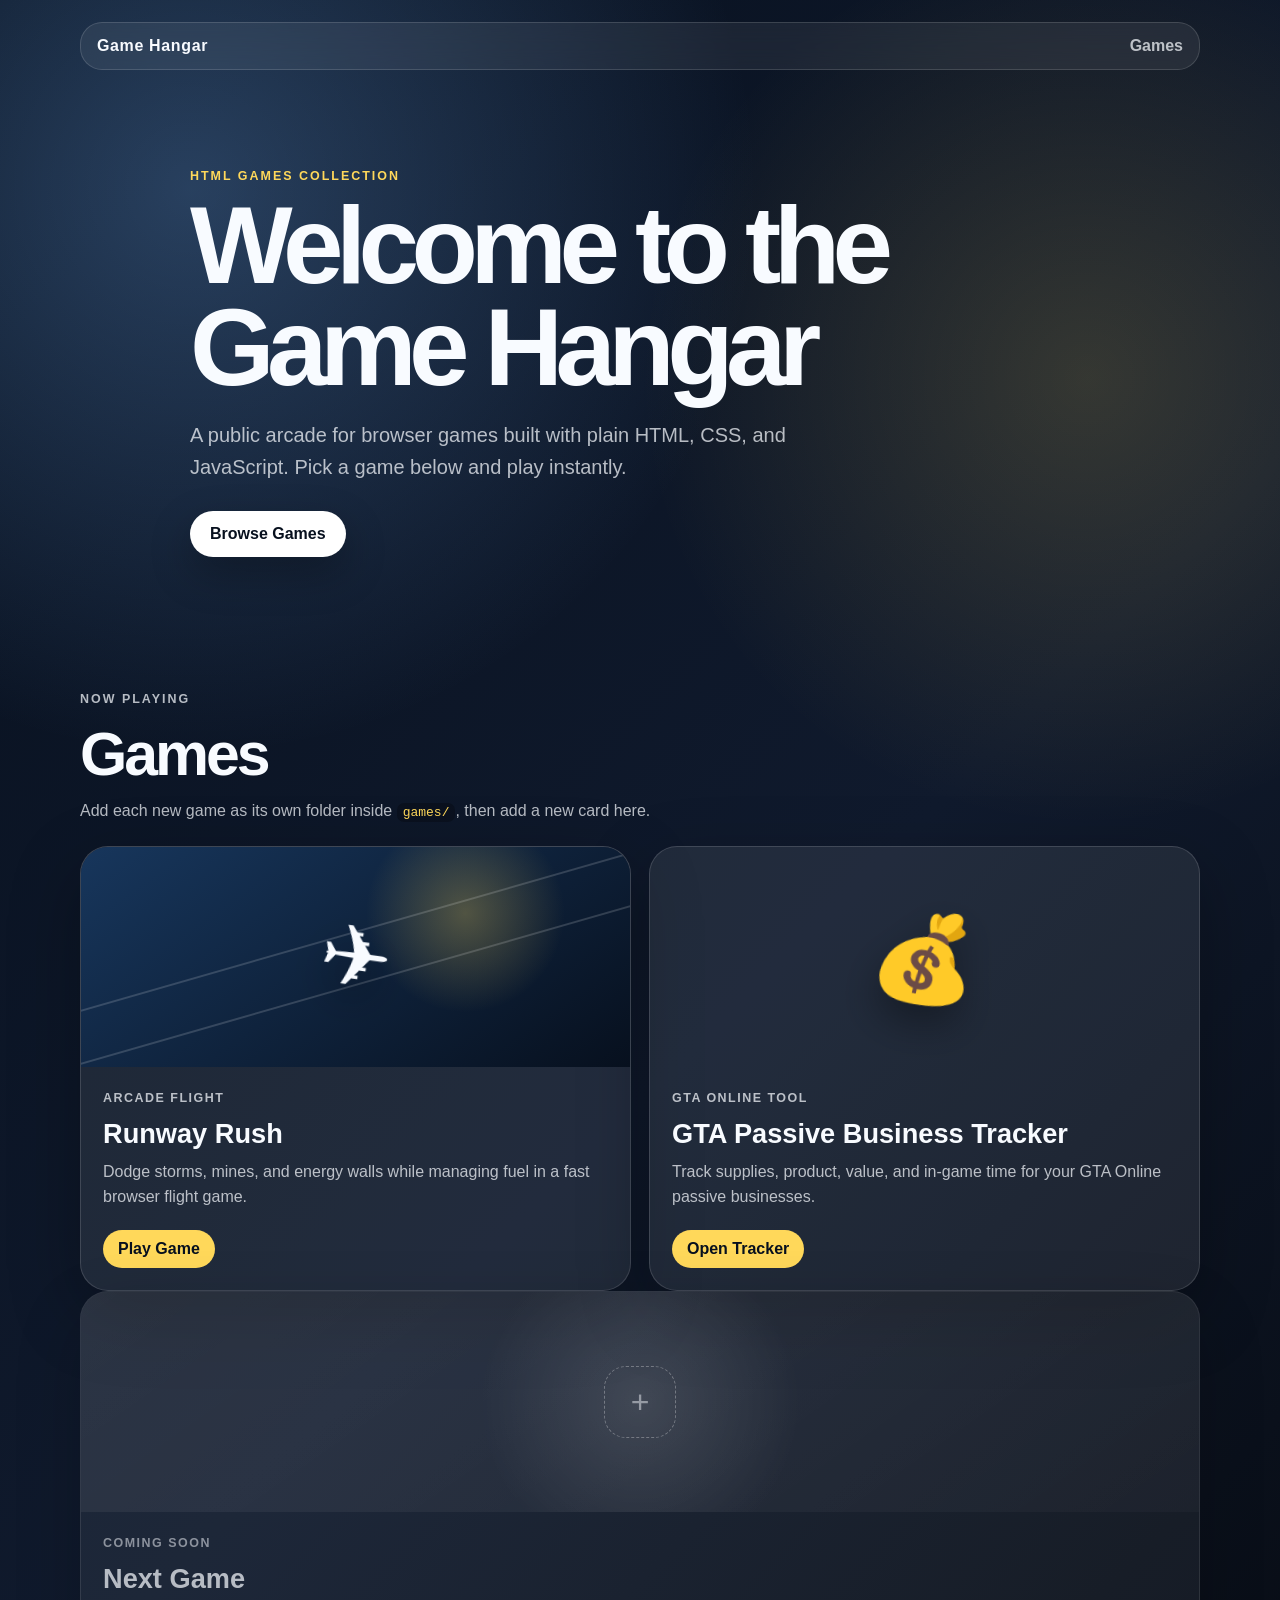
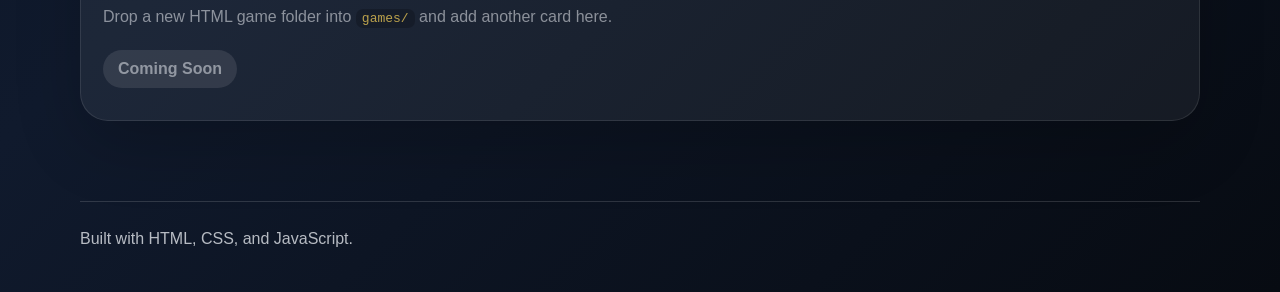
==== commit f8a8e8ad: "Update with new game card" ====
--- a/index.html
+++ b/index.html
@@ -34,19 +34,36 @@
       </div>
 
       <div class="game-grid">
-        <a class="game-card" href="games/runway-rush/">
-          <div class="card-art runway-art">
-            <span class="jet">✈</span>
-          </div>
-          <div class="card-content">
-            <p class="tag">Arcade Flight</p>
-            <h3>Runway Rush</h3>
-            <p>
-              Dodge storms, mines, and energy walls while managing fuel in a fast browser flight game.
-            </p>
-            <span class="play-button">Play Game</span>
-          </div>
-        </a>
+  <a class="game-card" href="games/runway-rush/">
+    <div class="card-art runway-art">
+      <span class="jet">✈</span>
+    </div>
+    <div class="card-content">
+      <p class="tag">Arcade Flight</p>
+      <h3>Runway Rush</h3>
+      <p>
+        Dodge storms, mines, and energy walls while managing fuel in a fast browser flight game.
+      </p>
+      <span class="play-button">Play Game</span>
+    </div>
+  </a>
+
+  <a class="game-card" href="games/gta-passive-tracker/">
+    <div class="card-art gta-art">
+      <span class="jet">💰</span>
+    </div>
+    <div class="card-content">
+      <p class="tag">GTA Online Tool</p>
+      <h3>GTA Passive Business Tracker</h3>
+      <p>
+        Track supplies, product, value, and in-game time for your GTA Online passive businesses.
+      </p>
+      <span class="play-button">Open Tracker</span>
+    </div>
+  </a>
+</div>
+
+        
 
         <article class="game-card coming-soon">
           <div class="card-art placeholder-art">
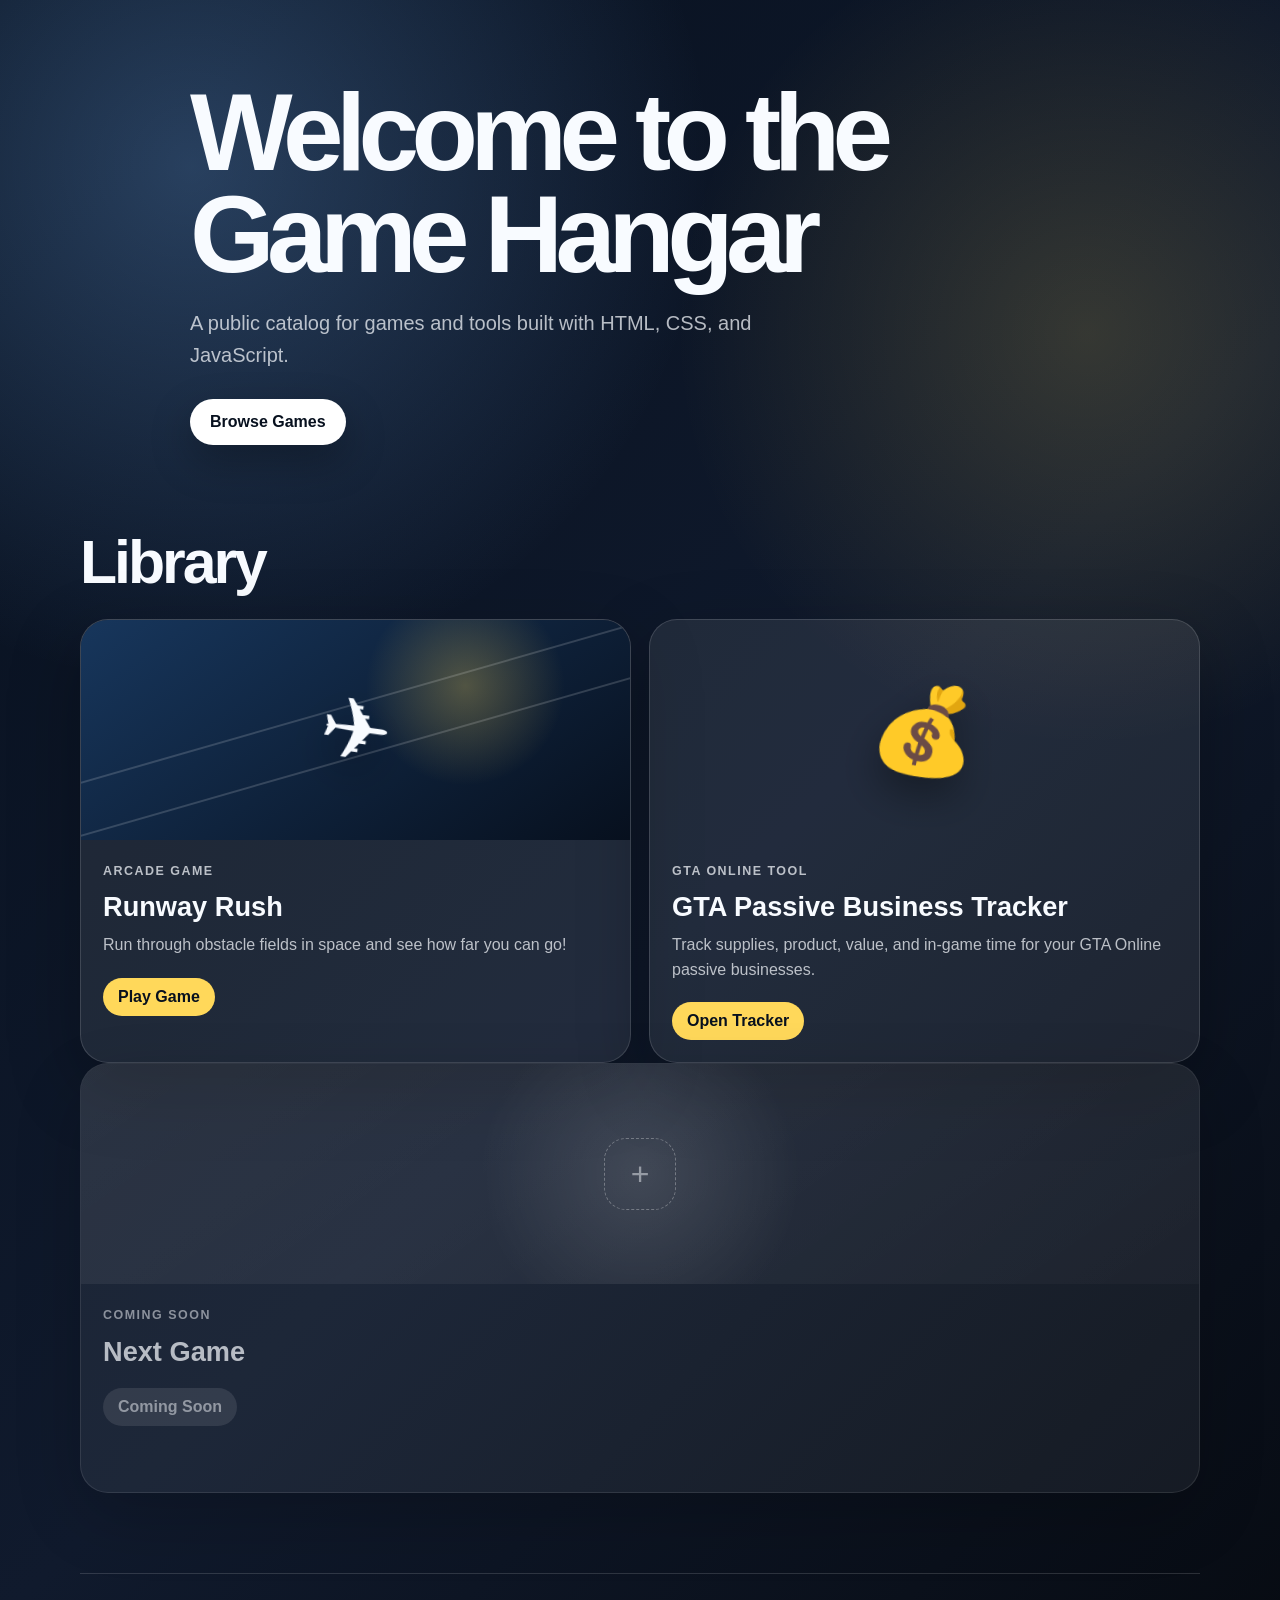
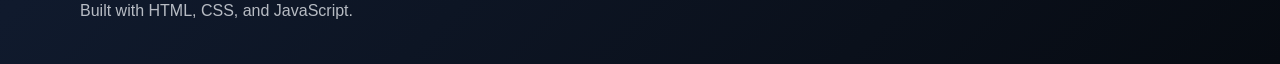
==== commit c799db85: "Update website look" ====
--- a/index.html
+++ b/index.html
@@ -4,22 +4,15 @@
   <meta charset="UTF-8" />
   <meta name="viewport" content="width=device-width, initial-scale=1.0" />
   <title>Game Hangar</title>
-  <meta name="description" content="A collection of browser games built with HTML, CSS, and JavaScript." />
+  <meta name="description" content="A collection of browser games and tools built with HTML, CSS, and JavaScript." />
   <link rel="stylesheet" href="style.css" />
 </head>
 <body>
-  <header class="hero">
-    <nav class="nav">
-      <a class="logo" href="./">Game Hangar</a>
-      <a class="nav-link" href="#games">Games</a>
-    </nav>
 
     <section class="hero-content">
-      <p class="eyebrow">HTML Games Collection</p>
       <h1>Welcome to the Game Hangar</h1>
       <p class="hero-text">
-        A public arcade for browser games built with plain HTML, CSS, and JavaScript.
-        Pick a game below and play instantly.
+        A public catalog for games and tools built with HTML, CSS, and JavaScript.
       </p>
       <a class="primary-button" href="#games">Browse Games</a>
     </section>
@@ -28,9 +21,7 @@
   <main>
     <section id="games" class="section">
       <div class="section-heading">
-        <p class="eyebrow">Now Playing</p>
-        <h2>Games</h2>
-        <p>Add each new game as its own folder inside <code>games/</code>, then add a new card here.</p>
+        <h2>Library</h2>
       </div>
 
       <div class="game-grid">
@@ -39,10 +30,10 @@
       <span class="jet">✈</span>
     </div>
     <div class="card-content">
-      <p class="tag">Arcade Flight</p>
+      <p class="tag">Arcade Game</p>
       <h3>Runway Rush</h3>
       <p>
-        Dodge storms, mines, and energy walls while managing fuel in a fast browser flight game.
+        Run through obstacle fields in space and see how far you can go!
       </p>
       <span class="play-button">Play Game</span>
     </div>
@@ -72,9 +63,6 @@
           <div class="card-content">
             <p class="tag">Coming Soon</p>
             <h3>Next Game</h3>
-            <p>
-              Drop a new HTML game folder into <code>games/</code> and add another card here.
-            </p>
             <span class="play-button muted">Coming Soon</span>
           </div>
         </article>
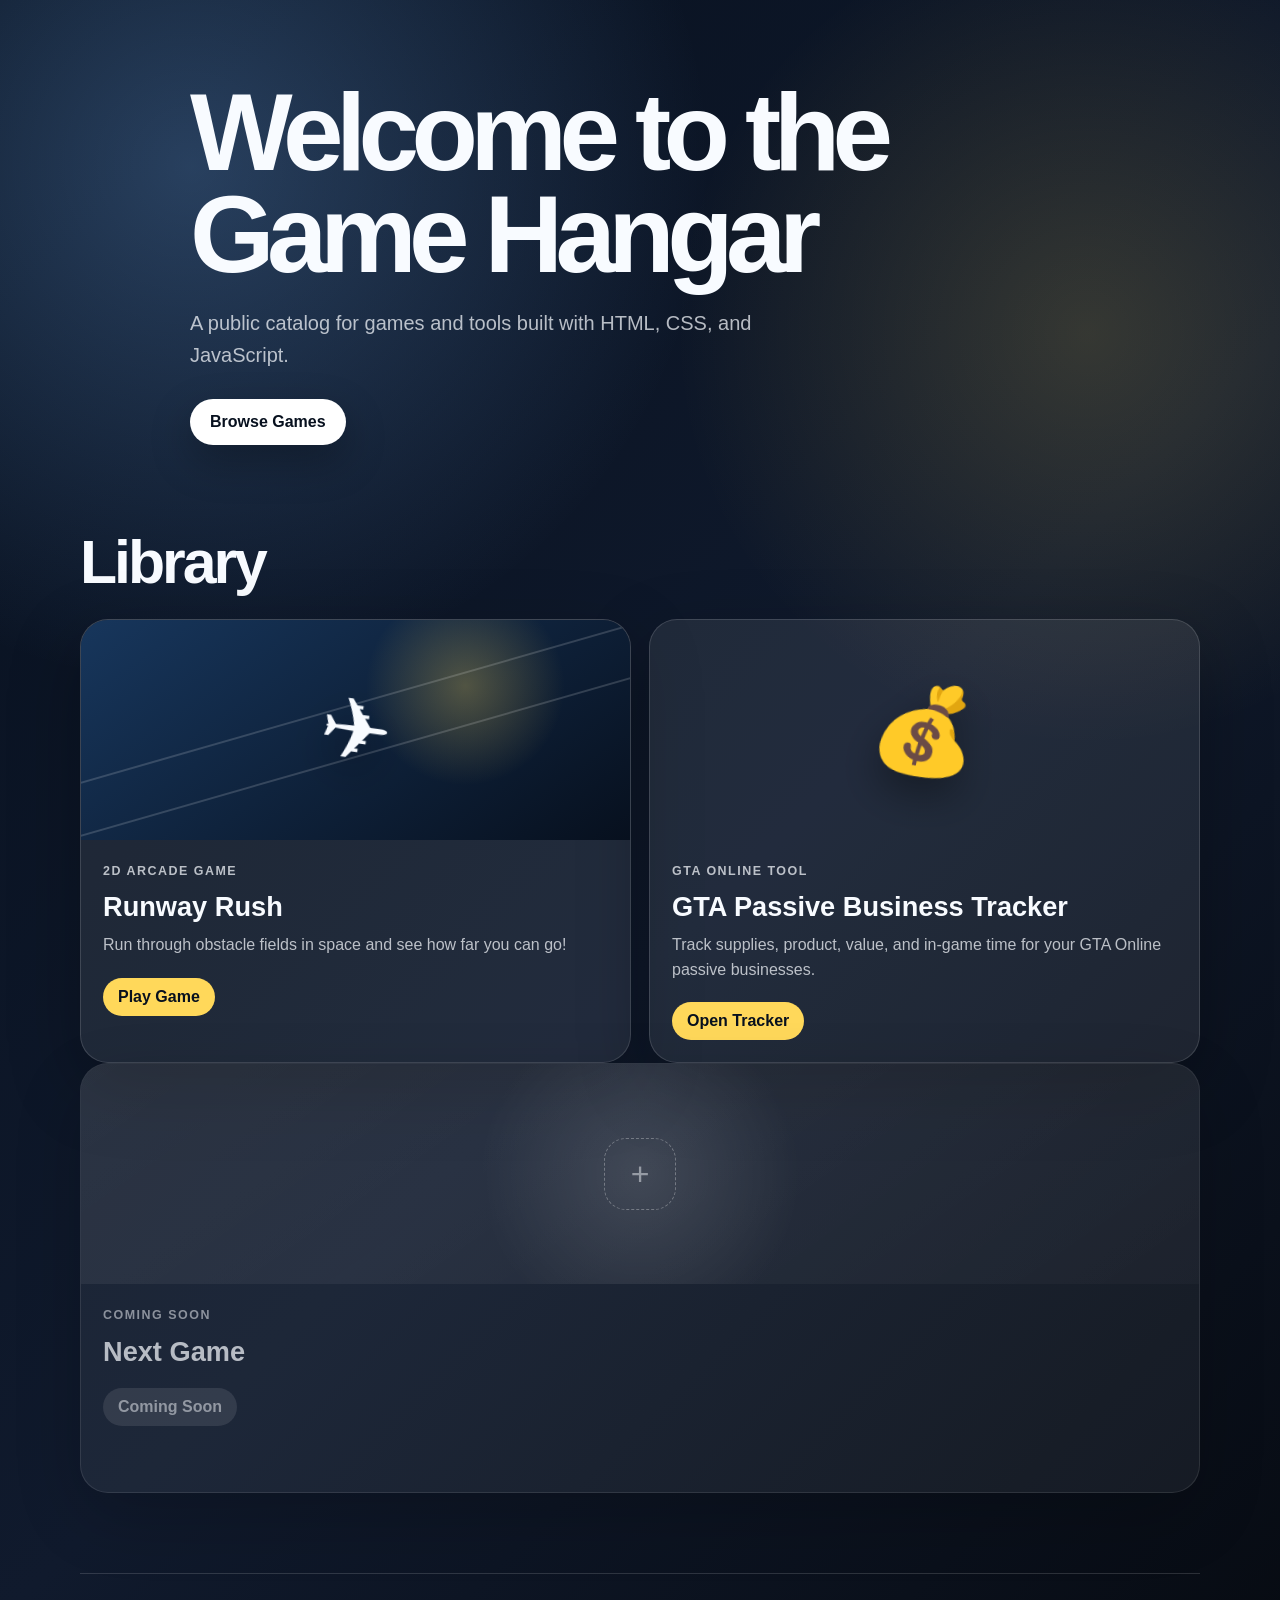
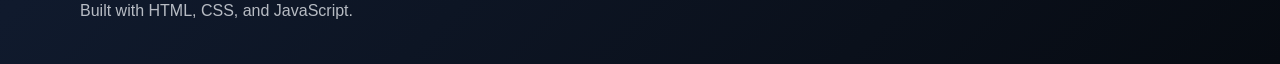
==== commit b1657892: "Update website look" ====
--- a/index.html
+++ b/index.html
@@ -30,7 +30,7 @@
       <span class="jet">✈</span>
     </div>
     <div class="card-content">
-      <p class="tag">Arcade Game</p>
+      <p class="tag">2D Arcade Game</p>
       <h3>Runway Rush</h3>
       <p>
         Run through obstacle fields in space and see how far you can go!
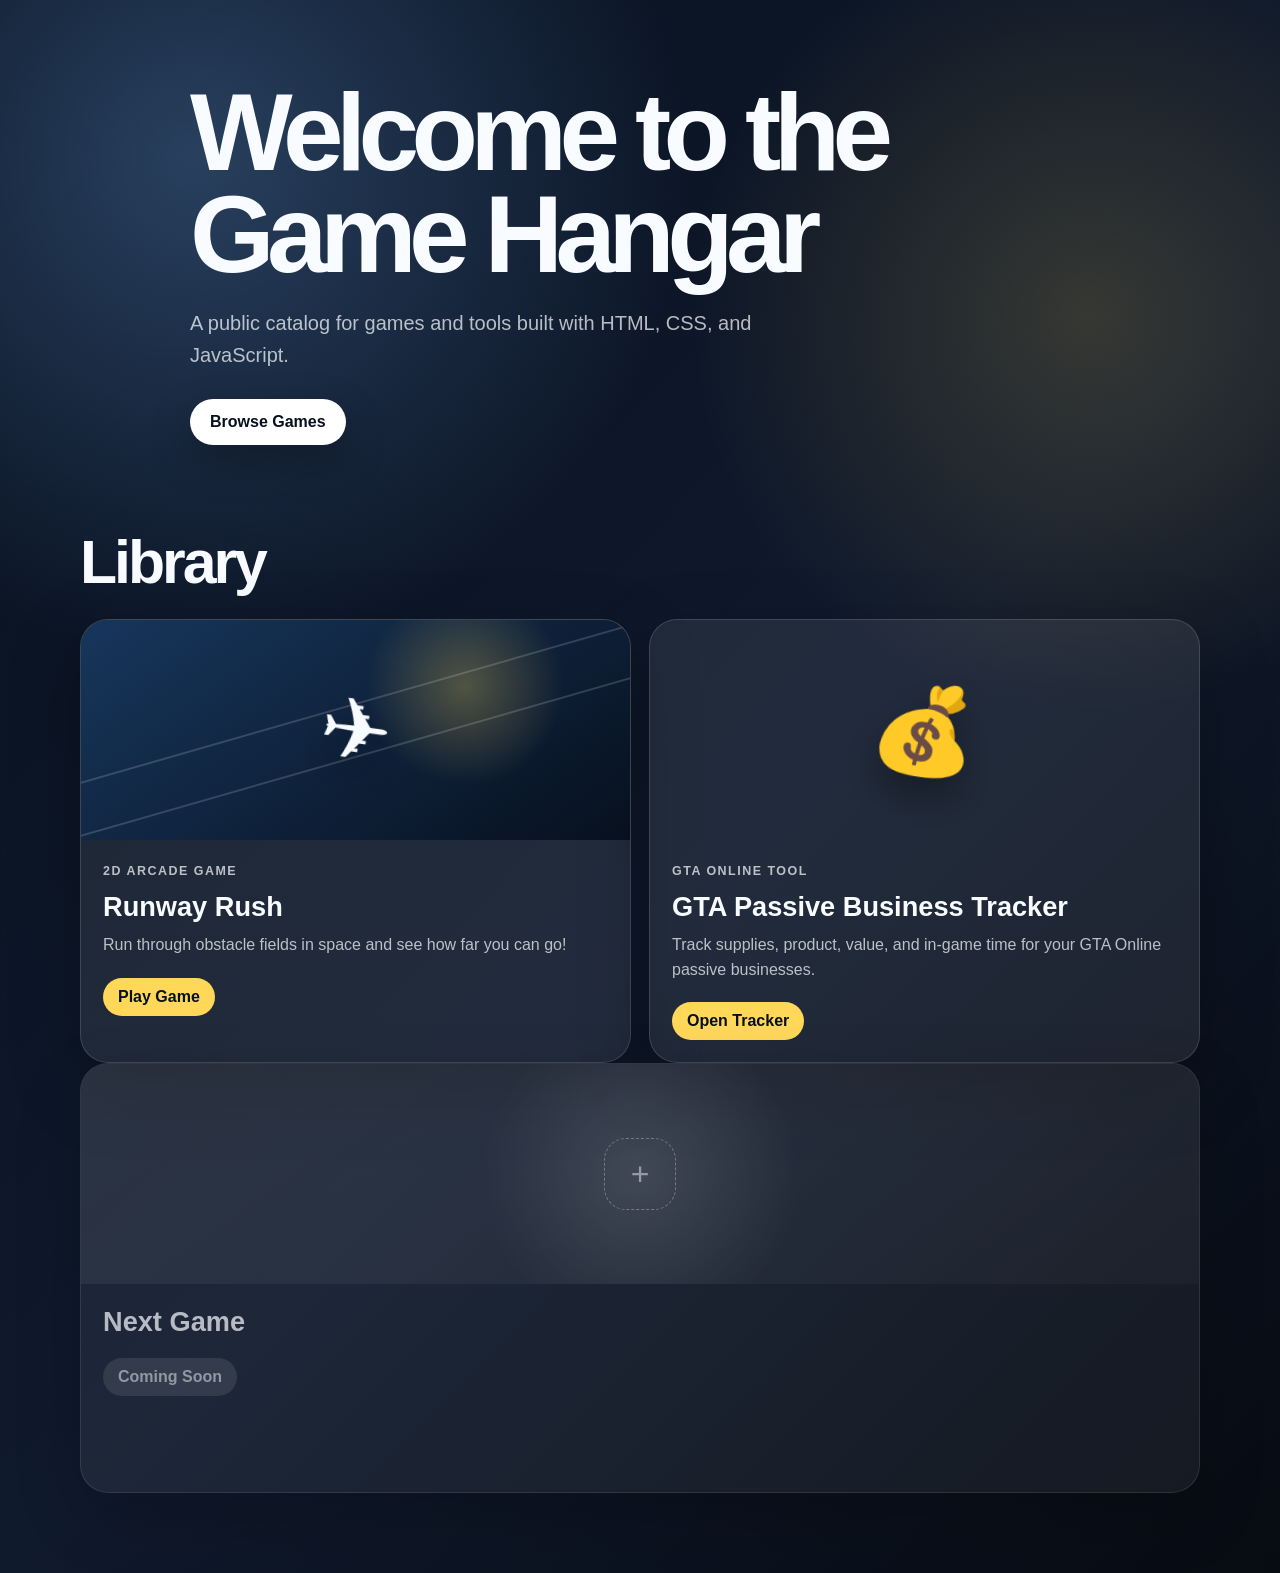
==== commit 88acd04f: "Update website look v3" ====
--- a/index.html
+++ b/index.html
@@ -61,7 +61,6 @@
             <span>+</span>
           </div>
           <div class="card-content">
-            <p class="tag">Coming Soon</p>
             <h3>Next Game</h3>
             <span class="play-button muted">Coming Soon</span>
           </div>
@@ -70,8 +69,5 @@
     </section>
   </main>
 
-  <footer class="footer">
-    <p>Built with HTML, CSS, and JavaScript.</p>
-  </footer>
 </body>
 </html>
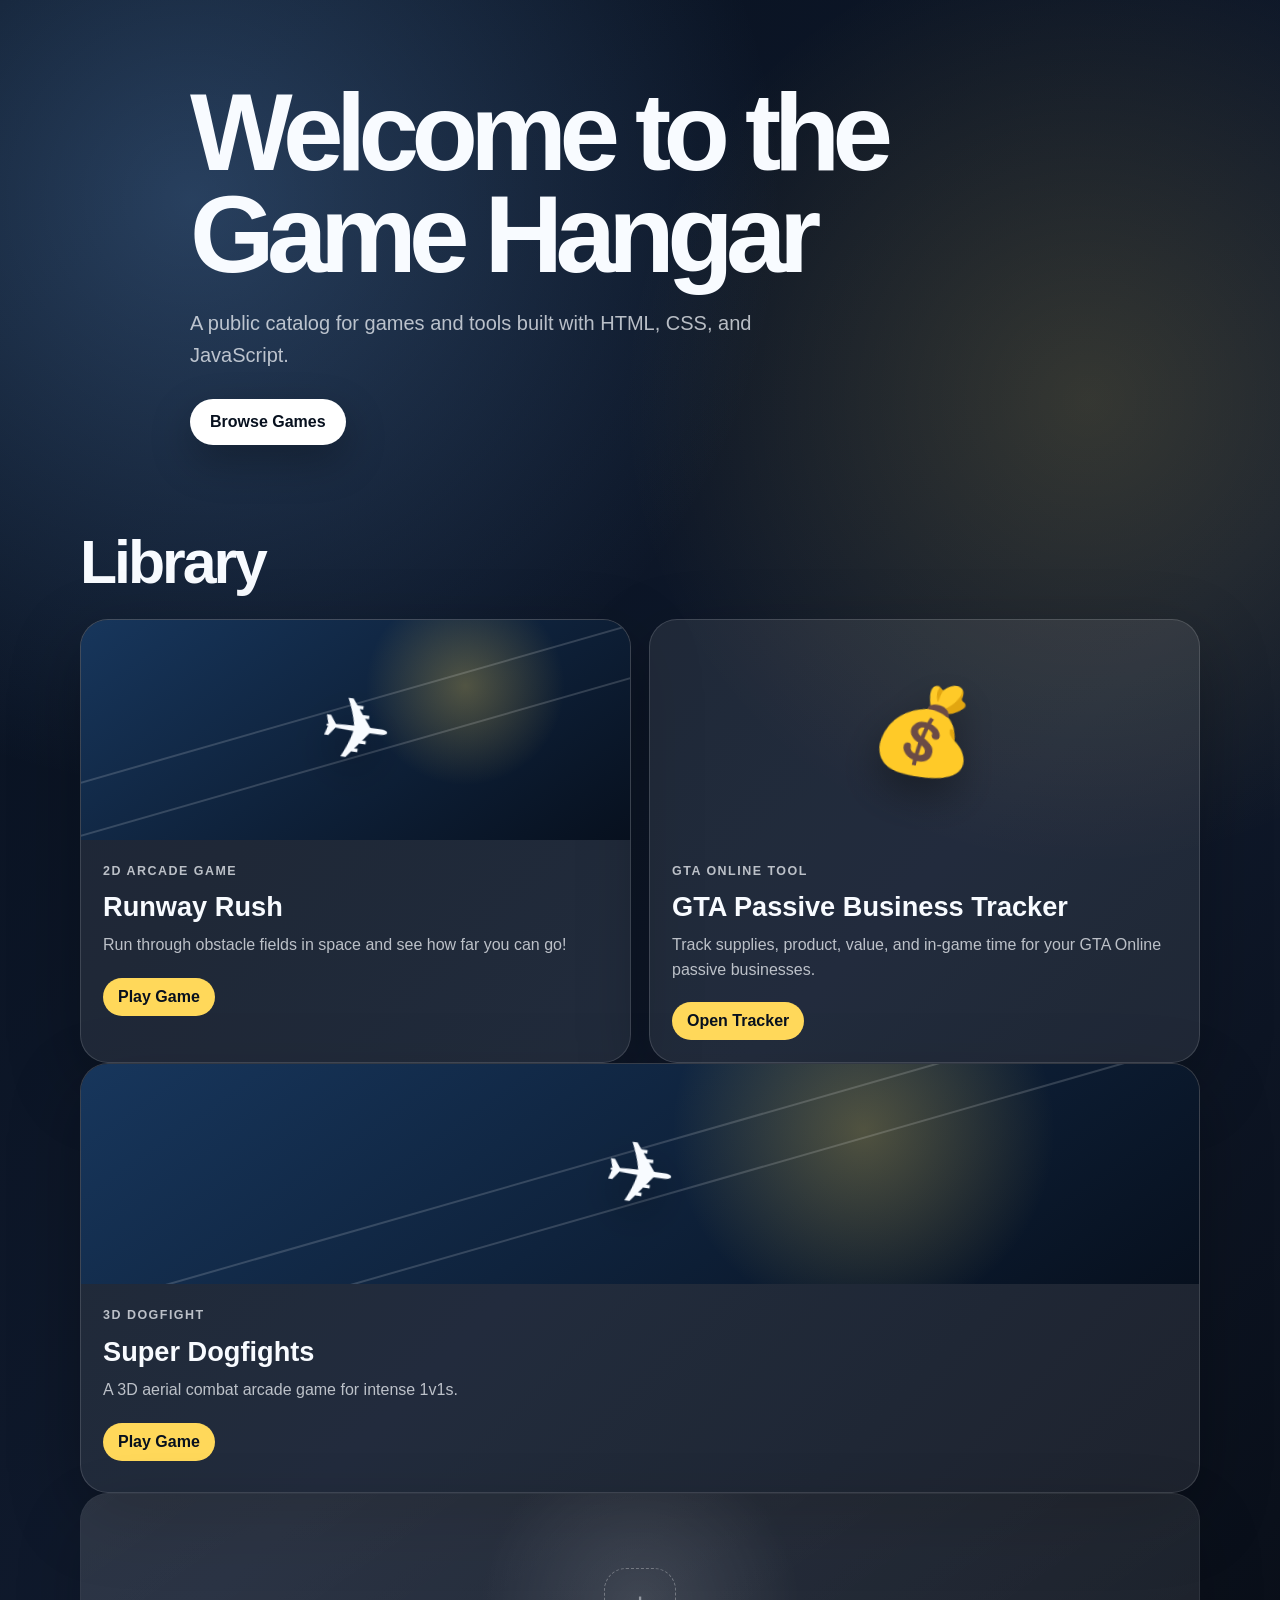
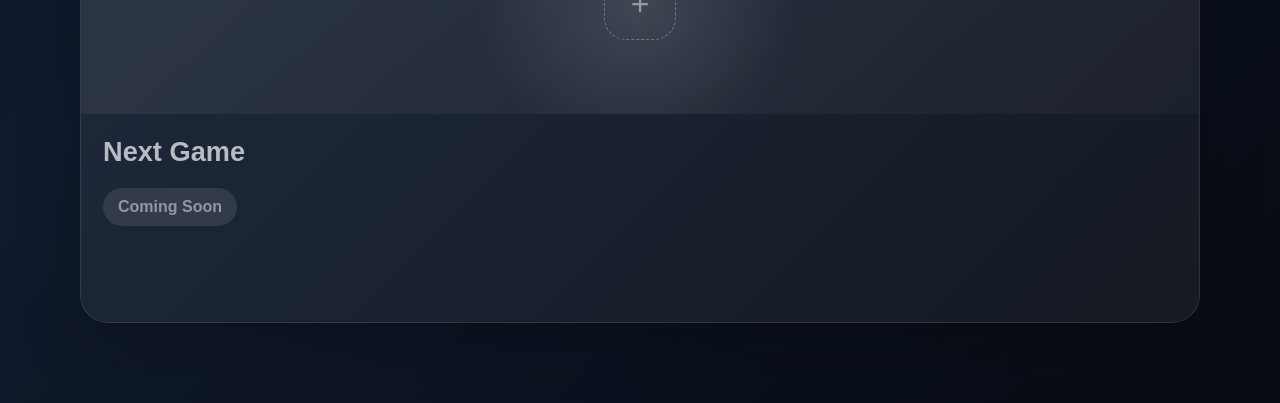
==== commit afae7986: "Added new game card (Super Dogfights)" ====
--- a/index.html
+++ b/index.html
@@ -53,7 +53,19 @@
     </div>
   </a>
 </div>
-
+<a class="game-card" href="games/super-dogfights/">
+  <div class="card-art runway-art">
+    <span class="jet">✈</span>
+  </div>
+  <div class="card-content">
+    <p class="tag">3D Dogfight</p>
+    <h3>Super Dogfights</h3>
+    <p>
+      A 3D aerial combat arcade game for intense 1v1s.
+    </p>
+    <span class="play-button">Play Game</span>
+  </div>
+</a>
         
 
         <article class="game-card coming-soon">
@@ -64,7 +76,6 @@
             <h3>Next Game</h3>
             <span class="play-button muted">Coming Soon</span>
           </div>
-        </article>
       </div>
     </section>
   </main>
